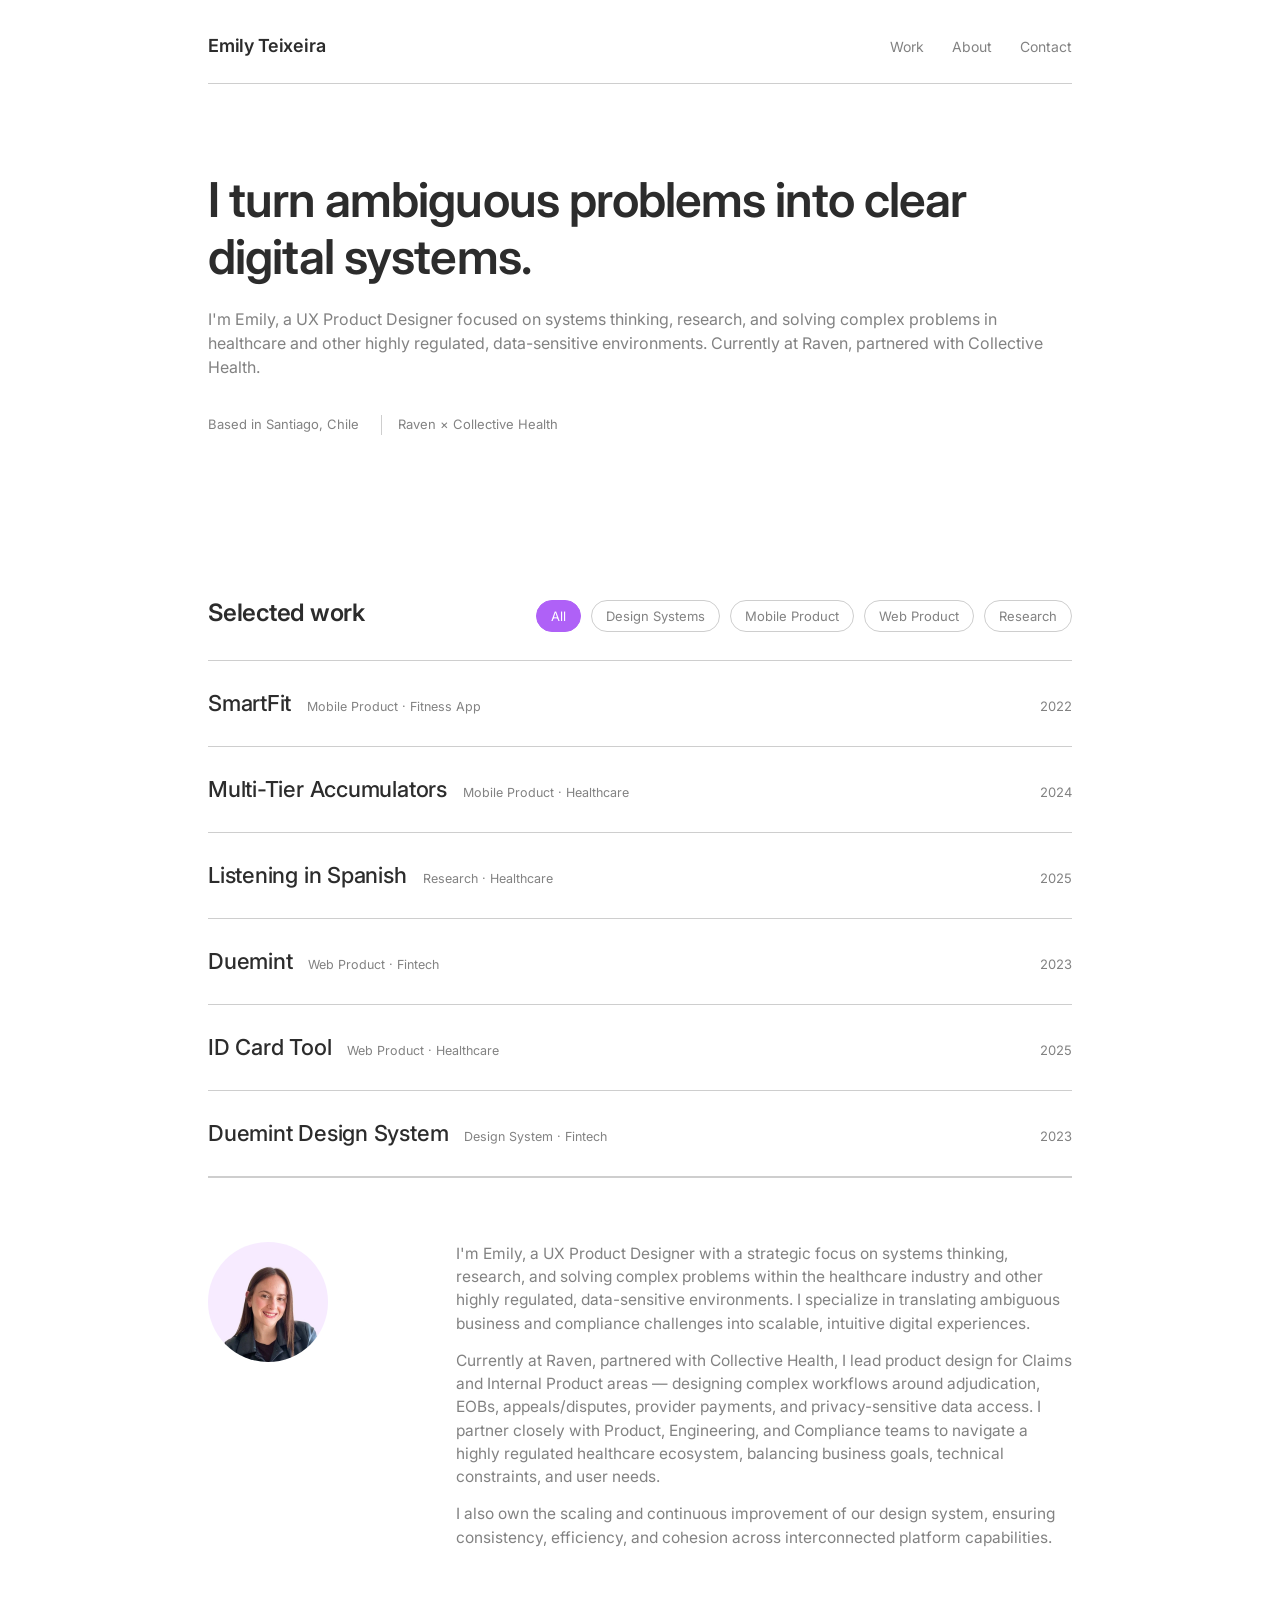
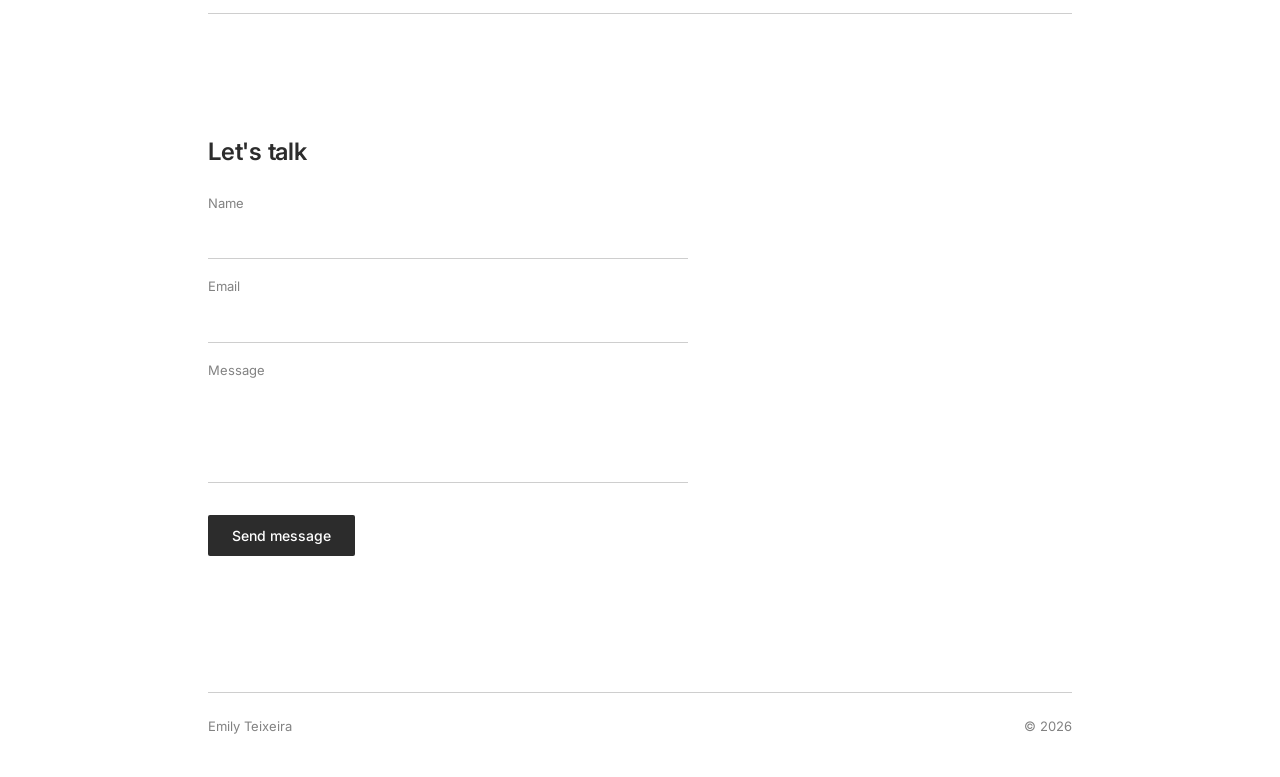
==== index.html @ 5a64657e "Portfolio: static site with six case studies Emily Teixeira's product design portfolio. Plain HTML/C" ====
<!DOCTYPE html>
<html lang="en">
<head>
<meta charset="UTF-8">
<meta name="viewport" content="width=device-width, initial-scale=1.0">
<meta name="description" content="UX Product Designer focused on systems thinking, research, and complex problems in healthcare and other highly regulated, data-sensitive environments. Currently at Raven, partnered with Collective Health.">
<meta name="author" content="Emily Teixeira">
<meta property="og:title" content="Emily Teixeira — Product Design">
<meta property="og:description" content="UX Product Designer focused on systems thinking, research, and complex problems in healthcare and other highly regulated, data-sensitive environments. Currently at Raven, partnered with Collective Health.">
<meta property="og:image" content="images/index-01.webp">
<meta property="og:type" content="website">
<meta name="twitter:card" content="summary_large_image">
<link rel="icon" type="image/svg+xml" href="favicon.svg">
<title>Emily Teixeira — Product Design</title>
<link rel="preconnect" href="https://fonts.googleapis.com">
<link rel="preconnect" href="https://fonts.gstatic.com" crossorigin>
<link href="https://fonts.googleapis.com/css2?family=Inter:ital,opsz,wght@0,14..32,300;0,14..32,400;0,14..32,500;0,14..32,600;0,14..32,700;1,14..32,400&display=swap" rel="stylesheet">
<style>
  :root{
    --paper:#FFFFFF;
    --ink:#2C2C2C;
    --muted:#828282;
    --line:#CECECE;
    --accent:#AF61F7;
    --accent-soft:#FCF8FF;
    --dark2:#5B5B5B;
  }

  *{ margin:0; padding:0; box-sizing:border-box; }

  html{ scroll-behavior:smooth; }

  body{
    background:var(--paper);
    color:var(--ink);
    font-family:'Inter', sans-serif;
    line-height:1.5;
    -webkit-font-smoothing:antialiased;
  }

  a{ color:inherit; text-decoration:none; }

  .wrap{
    max-width:920px;
    margin:0 auto;
    padding:0 28px;
  }

  /* focus visibility */
  a:focus-visible, button:focus-visible, input:focus-visible, textarea:focus-visible{
    outline:2px solid var(--accent);
    outline-offset:3px;
  }

  @media (prefers-reduced-motion: reduce){
    *{ animation-duration:0.01ms !important; transition-duration:0.01ms !important; }
  }

  /* ---------- Header ---------- */
  header{
    padding:32px 0 24px;
    display:flex;
    align-items:baseline;
    justify-content:space-between;
    border-bottom:1px solid var(--line);
  }
  header .name{
    font-family:'Inter', sans-serif;
    font-size:18px;
    font-weight:600;
    letter-spacing:-0.01em;
  }
  nav{ display:flex; gap:28px; font-size:14px; color:var(--muted); }
  nav a:hover{ color:var(--ink); }

  /* ---------- Hero ---------- */
  .hero{
    padding:88px 0 96px;
  }
  .hero h1{
    font-family:'Inter', sans-serif;
    font-weight:600;
    font-size:clamp(32px, 4.6vw, 48px);
    line-height:1.18;
    letter-spacing:-0.02em;
  }
  .hero p{
    margin-top:22px;
    font-size:16px;
    color:var(--muted);
  }
  .hero .meta{
    margin-top:36px;
    display:flex;
    gap:22px;
    font-size:13px;
    color:var(--muted);
  }
  .hero .meta span{ border-left:1px solid var(--line); padding-left:16px; }
  .hero .meta span:first-child{ border-left:none; padding-left:0; }

  /* ---------- Section heading ---------- */
  .section-head{
    padding-top:64px;
    padding-bottom:28px;
    display:flex;
    align-items:baseline;
    justify-content:space-between;
    flex-wrap:wrap;
    gap:16px;
  }
  .section-head h2{
    font-family:'Inter', sans-serif;
    font-size:24px;
    font-weight:600;
    letter-spacing:-0.01em;
  }

  /* ---------- Filters ---------- */
  .filters{
    display:flex;
    gap:10px;
    flex-wrap:wrap;
  }
  .filter-btn{
    font-family:'Inter', sans-serif;
    font-size:13px;
    padding:7px 14px;
    border:1px solid var(--line);
    border-radius:100px;
    background:transparent;
    color:var(--muted);
    cursor:pointer;
    transition:background 0.15s, color 0.15s, border-color 0.15s;
  }
  .filter-btn:hover{ border-color:var(--accent); color:var(--ink); }
  .filter-btn.active{
    background:var(--accent);
    border-color:var(--accent);
    color:var(--paper);
  }

  /* ---------- Work list ---------- */
  .work-list{
    border-top:1px solid var(--line);
  }
  .work-row{
    display:flex;
    align-items:baseline;
    justify-content:space-between;
    padding:26px 0;
    border-bottom:1px solid var(--line);
    cursor:pointer;
    position:relative;
    transition:opacity 0.25s ease, transform 0.25s ease;
  }
  .work-row.is-hidden{
    opacity:0;
    transform:translateY(-4px);
    display:none;
  }
  .work-row .title-group{ display:flex; align-items:baseline; gap:16px; }
  .work-row h3{
    font-family:'Inter', sans-serif;
    font-weight:500;
    font-size:22px;
    letter-spacing:-0.01em;
    transition:color 0.15s;
  }
  .work-row:hover h3{ color:var(--accent); }
  .work-row .tag{
    font-size:12.5px;
    color:var(--muted);
  }
  .work-row .year{
    font-size:13px;
    color:var(--muted);
    flex-shrink:0;
  }

  /* ---------- About ---------- */
  .about{
    padding-top:64px;
    padding-bottom:64px;
    display:grid;
    grid-template-columns:200px 1fr;
    gap:48px;
    border-top:1px solid var(--line);
  }
  .about .mark{
    width:120px;
    height:120px;
    border-radius:50%;
    background:var(--accent-soft);
    display:flex;
    align-items:center;
    justify-content:center;
    font-family:'Inter', sans-serif;
    font-weight:600;
    font-size:32px;
    color:var(--accent);
    overflow:hidden;
  }
  .about .mark img{
    width:100%;
    height:100%;
    object-fit:cover;
    display:block;
  }
  .about p{
    color:var(--muted);
    font-size:15.5px;
  }
  .about p + p{ margin-top:14px; }

  @media (max-width:640px){
    .about{ grid-template-columns:1fr; }
  }

  /* ---------- Contact ---------- */
  .contact{
    padding-top:56px;
    padding-bottom:96px;
    border-top:1px solid var(--line);
  }
  form{
    max-width:480px;
    margin-top:24px;
    display:flex;
    flex-direction:column;
    gap:18px;
  }
  .field label{
    display:block;
    font-size:13px;
    color:var(--muted);
    margin-bottom:6px;
  }
  .field input, .field textarea{
    width:100%;
    font-family:'Inter', sans-serif;
    font-size:15px;
    padding:10px 0;
    background:transparent;
    border:none;
    border-bottom:1px solid var(--line);
    color:var(--ink);
    resize:none;
    transition:border-color 0.15s;
  }
  .field input:focus, .field textarea:focus{ border-color:var(--accent); }
  .send-btn{
    align-self:flex-start;
    margin-top:8px;
    font-family:'Inter', sans-serif;
    font-size:14px;
    font-weight:500;
    padding:12px 24px;
    background:var(--ink);
    color:var(--paper);
    border:none;
    border-radius:2px;
    cursor:pointer;
    transition:background 0.15s;
  }
  .send-btn:hover{ background:var(--accent); }
  .form-note{
    font-size:13px;
    color:var(--muted);
    margin-top:4px;
    min-height:18px;
  }

  footer{
    border-top:1px solid var(--line);
    padding:24px 0 40px;
    display:flex;
    justify-content:space-between;
    font-size:13px;
    color:var(--muted);
  }
</style>
</head>
<body>

<div class="wrap">

  <header>
    <div class="name">Emily Teixeira</div>
    <nav>
      <a href="#work">Work</a>
      <a href="#about">About</a>
      <a href="#contact">Contact</a>
    </nav>
  </header>

  <section class="hero">
    <h1>I turn ambiguous problems into clear digital systems.</h1>
    <p>I'm Emily, a UX Product Designer focused on systems thinking, research, and solving complex problems in healthcare and other highly regulated, data-sensitive environments. Currently at Raven, partnered with Collective Health.</p>
    <div class="meta">
      <span>Based in Santiago, Chile</span>
      <span>Raven × Collective Health</span>
    </div>
  </section>

  <section id="work">
    <div class="section-head">
      <h2>Selected work</h2>
      <div class="filters" id="filters" role="group" aria-label="Filter work by discipline">
        <button type="button" class="filter-btn active" data-filter="todos" aria-pressed="true">All</button>
        <button type="button" class="filter-btn" data-filter="sistema" aria-pressed="false">Design Systems</button>
        <button type="button" class="filter-btn" data-filter="movil" aria-pressed="false">Mobile Product</button>
        <button type="button" class="filter-btn" data-filter="web" aria-pressed="false">Web Product</button>
        <button type="button" class="filter-btn" data-filter="research" aria-pressed="false">Research</button>
      </div>
    </div>

    <div class="work-list" id="workList">

      <a class="work-row" data-cat="movil" href="case-study-smartfit.html">
        <div class="title-group">
          <h3>SmartFit</h3>
          <span class="tag">Mobile Product · Fitness App</span>
        </div>
        <span class="year">2022</span>
      </a>

      <a class="work-row" data-cat="movil" href="case-study-accumulators.html">
        <div class="title-group">
          <h3>Multi-Tier Accumulators</h3>
          <span class="tag">Mobile Product · Healthcare</span>
        </div>
        <span class="year">2024</span>
      </a>

      <a class="work-row" data-cat="research" href="case-study-member-research.html">
        <div class="title-group">
          <h3>Listening in Spanish</h3>
          <span class="tag">Research · Healthcare</span>
        </div>
        <span class="year">2025</span>
      </a>

      <a class="work-row" data-cat="web" href="case-study-duemint.html">
        <div class="title-group">
          <h3>Duemint</h3>
          <span class="tag">Web Product · Fintech</span>
        </div>
        <span class="year">2023</span>
      </a>

      <a class="work-row" data-cat="web" href="case-study-idcards.html">
        <div class="title-group">
          <h3>ID Card Tool</h3>
          <span class="tag">Web Product · Healthcare</span>
        </div>
        <span class="year">2025</span>
      </a>

      <a class="work-row" data-cat="sistema" href="case-study-duemint-design-system.html">
        <div class="title-group">
          <h3>Duemint Design System</h3>
          <span class="tag">Design System · Fintech</span>
        </div>
        <span class="year">2023</span>
      </a>

    </div>
  </section>

  <section class="about" id="about">
    <div class="mark"><img loading="lazy" decoding="async" src="images/index-01.webp" alt="Emily Teixeira"></div>
    <div>
      <p>I'm Emily, a UX Product Designer with a strategic focus on systems thinking, research, and solving complex problems within the healthcare industry and other highly regulated, data-sensitive environments. I specialize in translating ambiguous business and compliance challenges into scalable, intuitive digital experiences.</p>
      <p>Currently at Raven, partnered with Collective Health, I lead product design for Claims and Internal Product areas — designing complex workflows around adjudication, EOBs, appeals/disputes, provider payments, and privacy-sensitive data access. I partner closely with Product, Engineering, and Compliance teams to navigate a highly regulated healthcare ecosystem, balancing business goals, technical constraints, and user needs.</p>
      <p>I also own the scaling and continuous improvement of our design system, ensuring consistency, efficiency, and cohesion across interconnected platform capabilities.</p>
    </div>
  </section>

  <section class="contact" id="contact">
    <div class="section-head" style="padding-bottom:0;">
      <h2>Let's talk</h2>
    </div>
    <form id="contactForm">
      <div class="field">
        <label for="fname">Name</label>
        <input type="text" id="fname" name="name" autocomplete="name" required>
      </div>
      <div class="field">
        <label for="femail">Email</label>
        <input type="email" id="femail" name="email" autocomplete="email" required>
      </div>
      <div class="field">
        <label for="fmsg">Message</label>
        <textarea id="fmsg" name="message" rows="4" required></textarea>
      </div>
      <button type="submit" class="send-btn">Send message</button>
      <div class="form-note" id="formNote" role="status" aria-live="polite"></div>
    </form>
  </section>

  <footer>
    <span>Emily Teixeira</span>
    <span>© 2026</span>
  </footer>

</div>


<script>
  // ---------- Filtering ----------
  const filterBtns = document.querySelectorAll('.filter-btn');
  const rows = document.querySelectorAll('.work-row');

  filterBtns.forEach(btn => {
    btn.addEventListener('click', () => {
      filterBtns.forEach(b => {
        b.classList.remove('active');
        b.setAttribute('aria-pressed', 'false');
      });
      btn.classList.add('active');
      btn.setAttribute('aria-pressed', 'true');
      const f = btn.dataset.filter;

      rows.forEach(row => {
        const match = f === 'todos' || row.dataset.cat === f;
        row.classList.toggle('is-hidden', !match);
        row.toggleAttribute('hidden', !match);
      });
    });
  });

  // ---------- Contact form (static demo) ----------
  const form = document.getElementById('contactForm');
  const note = document.getElementById('formNote');

  form.addEventListener('submit', (e) => {
    e.preventDefault();
    note.textContent = 'Thanks — message received. (This form is a static demo: connect a form service to receive submissions.)';
  });
</script>

</body>
</html>
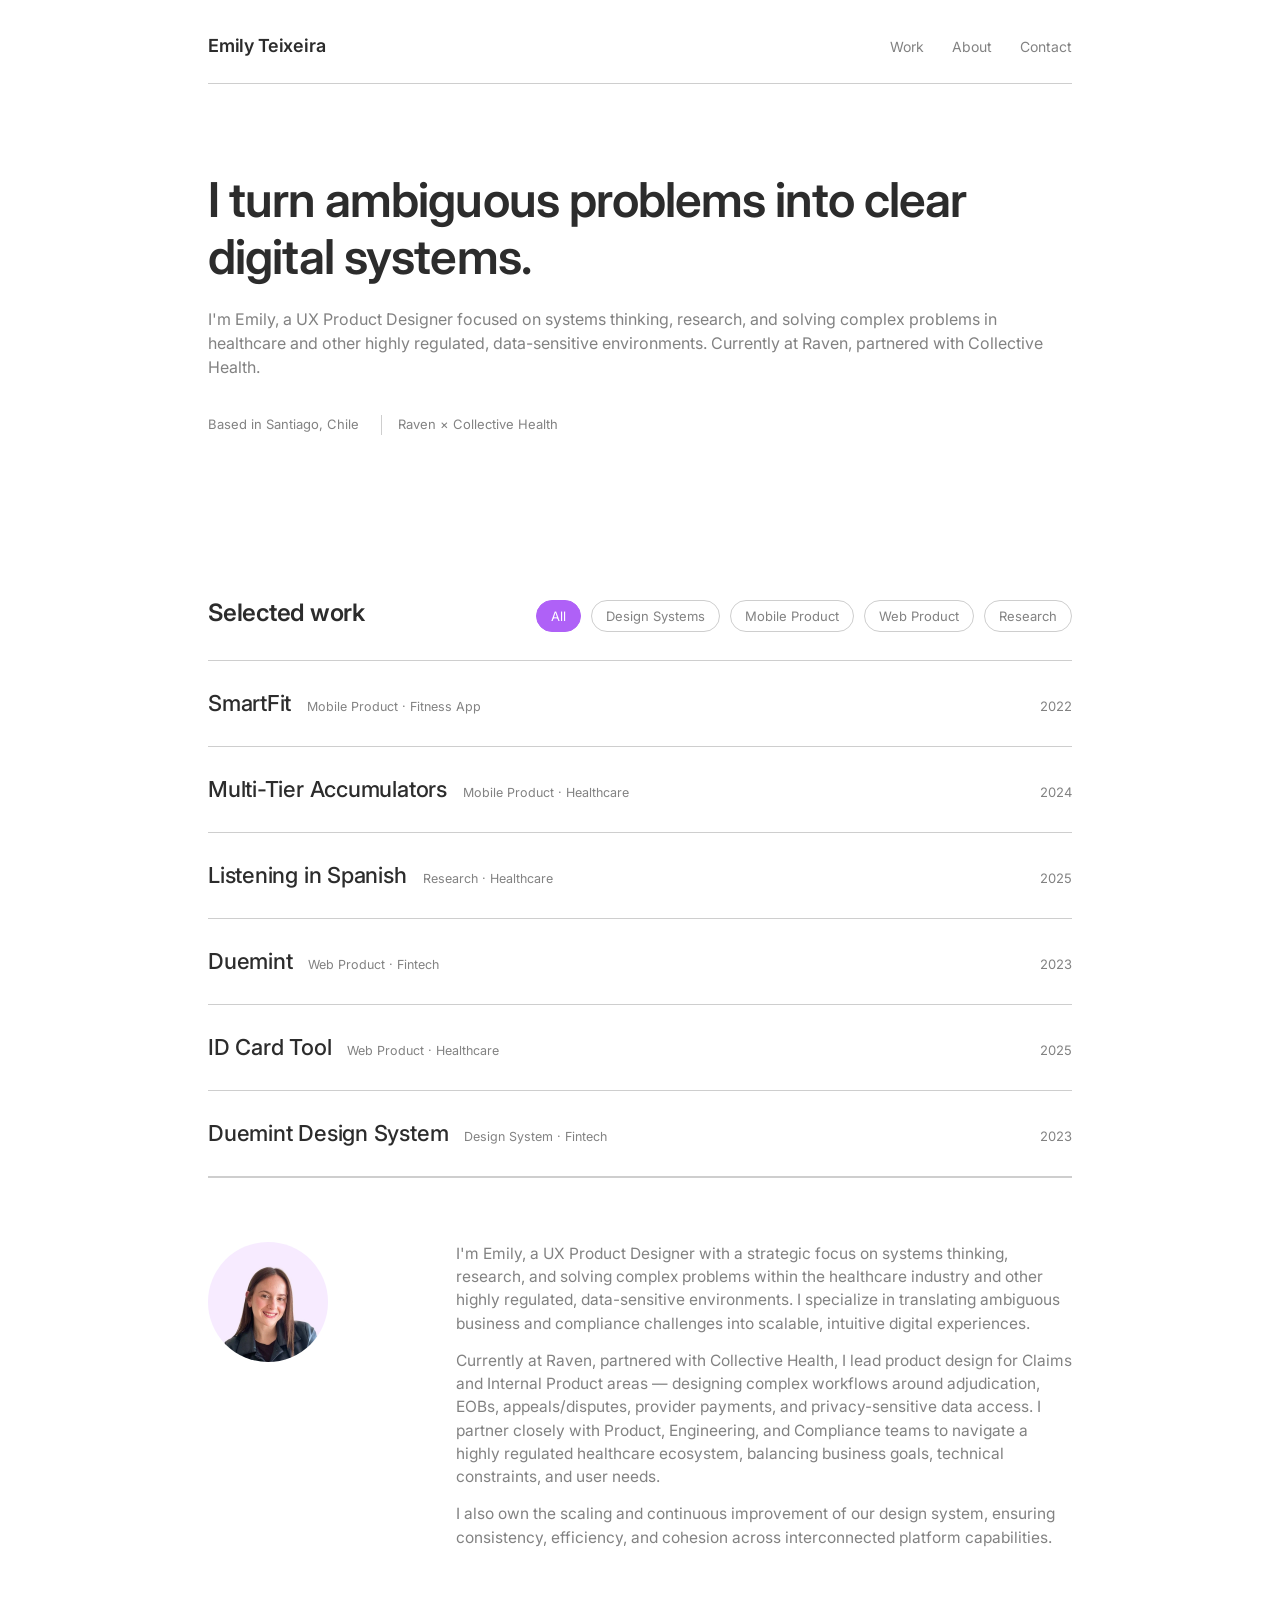
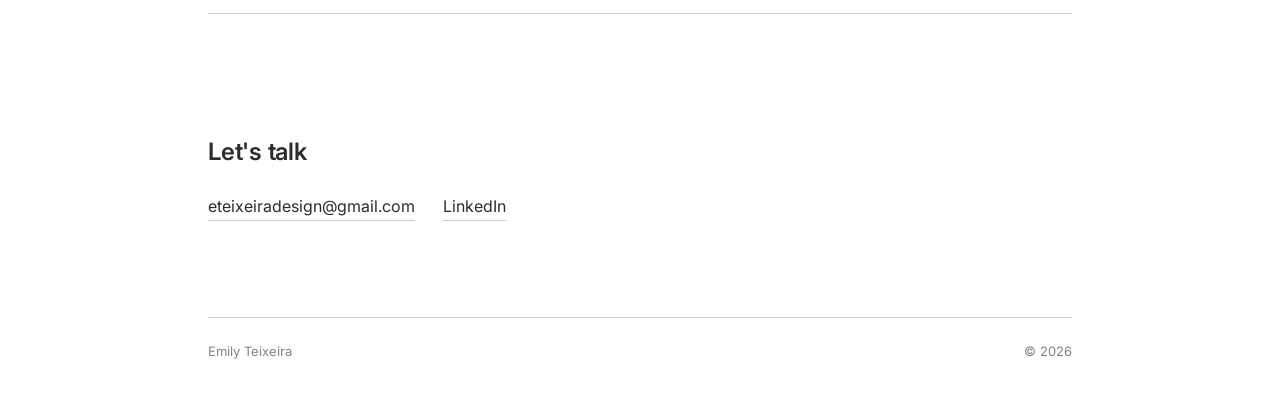
==== commit 132bee10: "Contact: replace the demo form with direct links The form never sent anything — it was a static demo" ====
--- a/index.html
+++ b/index.html
@@ -47,7 +47,7 @@
   }
 
   /* focus visibility */
-  a:focus-visible, button:focus-visible, input:focus-visible, textarea:focus-visible{
+  a:focus-visible, button:focus-visible{
     outline:2px solid var(--accent);
     outline-offset:3px;
   }
@@ -223,53 +223,20 @@
     padding-bottom:96px;
     border-top:1px solid var(--line);
   }
-  form{
-    max-width:480px;
+  .contact-links{
     margin-top:24px;
     display:flex;
-    flex-direction:column;
-    gap:18px;
-  }
-  .field label{
-    display:block;
-    font-size:13px;
-    color:var(--muted);
-    margin-bottom:6px;
-  }
-  .field input, .field textarea{
-    width:100%;
-    font-family:'Inter', sans-serif;
-    font-size:15px;
-    padding:10px 0;
-    background:transparent;
-    border:none;
+    flex-wrap:wrap;
+    gap:28px;
+    font-size:16px;
+  }
+  .contact-links a{
+    color:var(--ink);
     border-bottom:1px solid var(--line);
-    color:var(--ink);
-    resize:none;
-    transition:border-color 0.15s;
-  }
-  .field input:focus, .field textarea:focus{ border-color:var(--accent); }
-  .send-btn{
-    align-self:flex-start;
-    margin-top:8px;
-    font-family:'Inter', sans-serif;
-    font-size:14px;
-    font-weight:500;
-    padding:12px 24px;
-    background:var(--ink);
-    color:var(--paper);
-    border:none;
-    border-radius:2px;
-    cursor:pointer;
-    transition:background 0.15s;
-  }
-  .send-btn:hover{ background:var(--accent); }
-  .form-note{
-    font-size:13px;
-    color:var(--muted);
-    margin-top:4px;
-    min-height:18px;
-  }
+    padding-bottom:2px;
+    transition:color 0.15s, border-color 0.15s;
+  }
+  .contact-links a:hover{ color:var(--accent); border-color:var(--accent); }
 
   footer{
     border-top:1px solid var(--line);
@@ -381,22 +348,10 @@
     <div class="section-head" style="padding-bottom:0;">
       <h2>Let's talk</h2>
     </div>
-    <form id="contactForm">
-      <div class="field">
-        <label for="fname">Name</label>
-        <input type="text" id="fname" name="name" autocomplete="name" required>
-      </div>
-      <div class="field">
-        <label for="femail">Email</label>
-        <input type="email" id="femail" name="email" autocomplete="email" required>
-      </div>
-      <div class="field">
-        <label for="fmsg">Message</label>
-        <textarea id="fmsg" name="message" rows="4" required></textarea>
-      </div>
-      <button type="submit" class="send-btn">Send message</button>
-      <div class="form-note" id="formNote" role="status" aria-live="polite"></div>
-    </form>
+    <div class="contact-links">
+      <a href="mailto:eteixeiradesign@gmail.com">eteixeiradesign@gmail.com</a>
+      <a href="https://www.linkedin.com/in/emilyteixeira-productdesigner/" target="_blank" rel="noopener noreferrer">LinkedIn</a>
+    </div>
   </section>
 
   <footer>
@@ -429,15 +384,6 @@
       });
     });
   });
-
-  // ---------- Contact form (static demo) ----------
-  const form = document.getElementById('contactForm');
-  const note = document.getElementById('formNote');
-
-  form.addEventListener('submit', (e) => {
-    e.preventDefault();
-    note.textContent = 'Thanks — message received. (This form is a static demo: connect a form service to receive submissions.)';
-  });
 </script>
 
 </body>
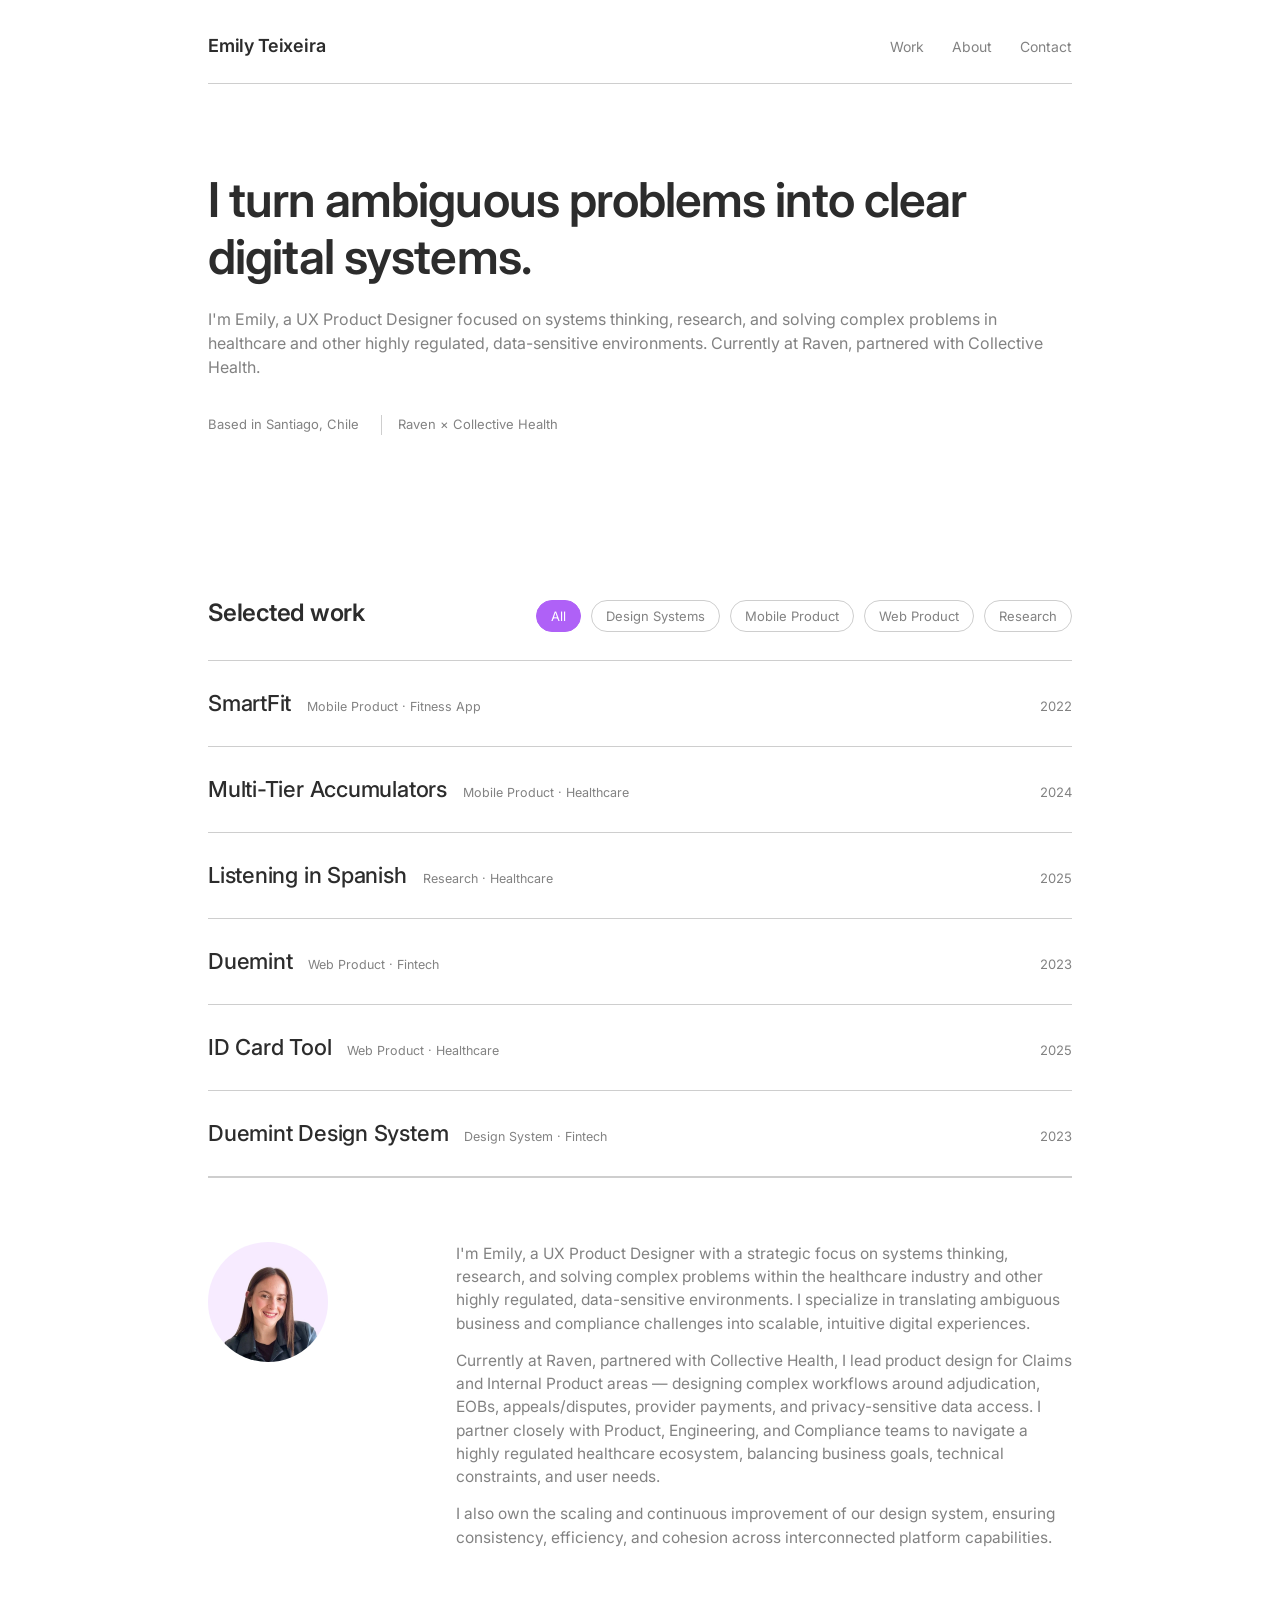
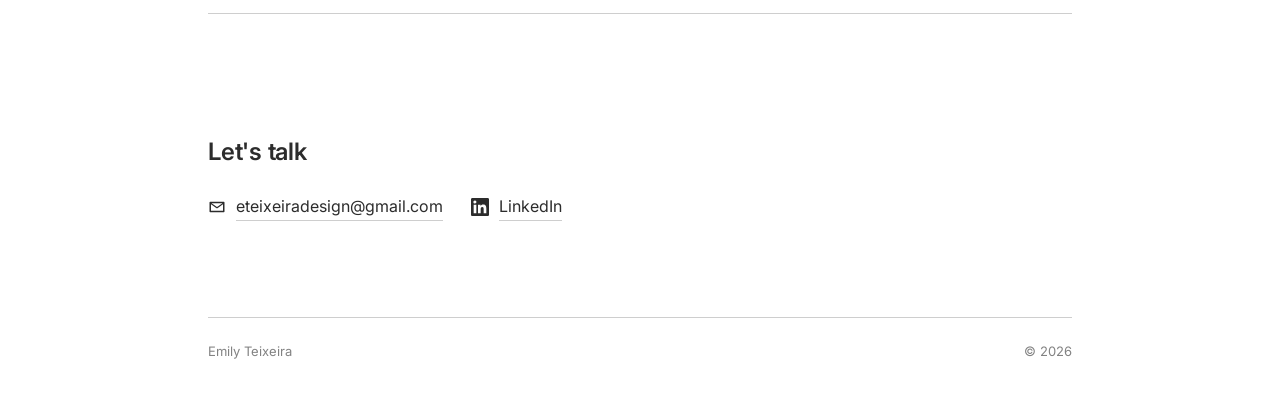
==== commit 77e9aa29: "Contact: add icons to the two links Inline SVG so there are no extra requests and they stay crisp at" ====
--- a/index.html
+++ b/index.html
@@ -231,12 +231,17 @@
     font-size:16px;
   }
   .contact-links a{
+    display:inline-flex;
+    align-items:center;
+    gap:10px;
     color:var(--ink);
-    border-bottom:1px solid var(--line);
-    padding-bottom:2px;
-    transition:color 0.15s, border-color 0.15s;
-  }
-  .contact-links a:hover{ color:var(--accent); border-color:var(--accent); }
+    transition:color 0.15s;
+  }
+  /* los iconos heredan currentColor, asi que acompanan el hover del enlace */
+  .contact-links svg{ width:18px; height:18px; fill:currentColor; flex-shrink:0; }
+  .contact-links a span{ border-bottom:1px solid var(--line); padding-bottom:2px; transition:border-color 0.15s; }
+  .contact-links a:hover{ color:var(--accent); }
+  .contact-links a:hover span{ border-color:var(--accent); }
 
   footer{
     border-top:1px solid var(--line);
@@ -349,8 +354,8 @@
       <h2>Let's talk</h2>
     </div>
     <div class="contact-links">
-      <a href="mailto:eteixeiradesign@gmail.com">eteixeiradesign@gmail.com</a>
-      <a href="https://www.linkedin.com/in/emilyteixeira-productdesigner/" target="_blank" rel="noopener noreferrer">LinkedIn</a>
+      <a href="mailto:eteixeiradesign@gmail.com"><svg viewBox="0 0 24 24" aria-hidden="true" focusable="false"><path d="M3 5h18a1 1 0 0 1 1 1v12a1 1 0 0 1-1 1H3a1 1 0 0 1-1-1V6a1 1 0 0 1 1-1Zm1.7 2L12 12.1 19.3 7H4.7ZM20 8.4l-7.4 5.2a1 1 0 0 1-1.2 0L4 8.4V17h16V8.4Z"/></svg><span>eteixeiradesign@gmail.com</span></a>
+      <a href="https://www.linkedin.com/in/emilyteixeira-productdesigner/" target="_blank" rel="noopener noreferrer"><svg viewBox="0 0 24 24" aria-hidden="true" focusable="false"><path d="M20.45 20.45h-3.56v-5.57c0-1.33-.02-3.04-1.85-3.04-1.85 0-2.14 1.45-2.14 2.94v5.67H9.35V9h3.41v1.56h.05c.48-.9 1.64-1.85 3.37-1.85 3.6 0 4.27 2.37 4.27 5.45v6.29ZM5.34 7.43a2.07 2.07 0 1 1 0-4.13 2.07 2.07 0 0 1 0 4.13Zm1.78 13.02H3.56V9h3.56v11.45ZM22.23 0H1.77C.79 0 0 .77 0 1.73v20.54C0 23.23.79 24 1.77 24h20.46c.98 0 1.77-.77 1.77-1.73V1.73C24 .77 23.21 0 22.23 0Z"/></svg><span>LinkedIn</span></a>
     </div>
   </section>
 
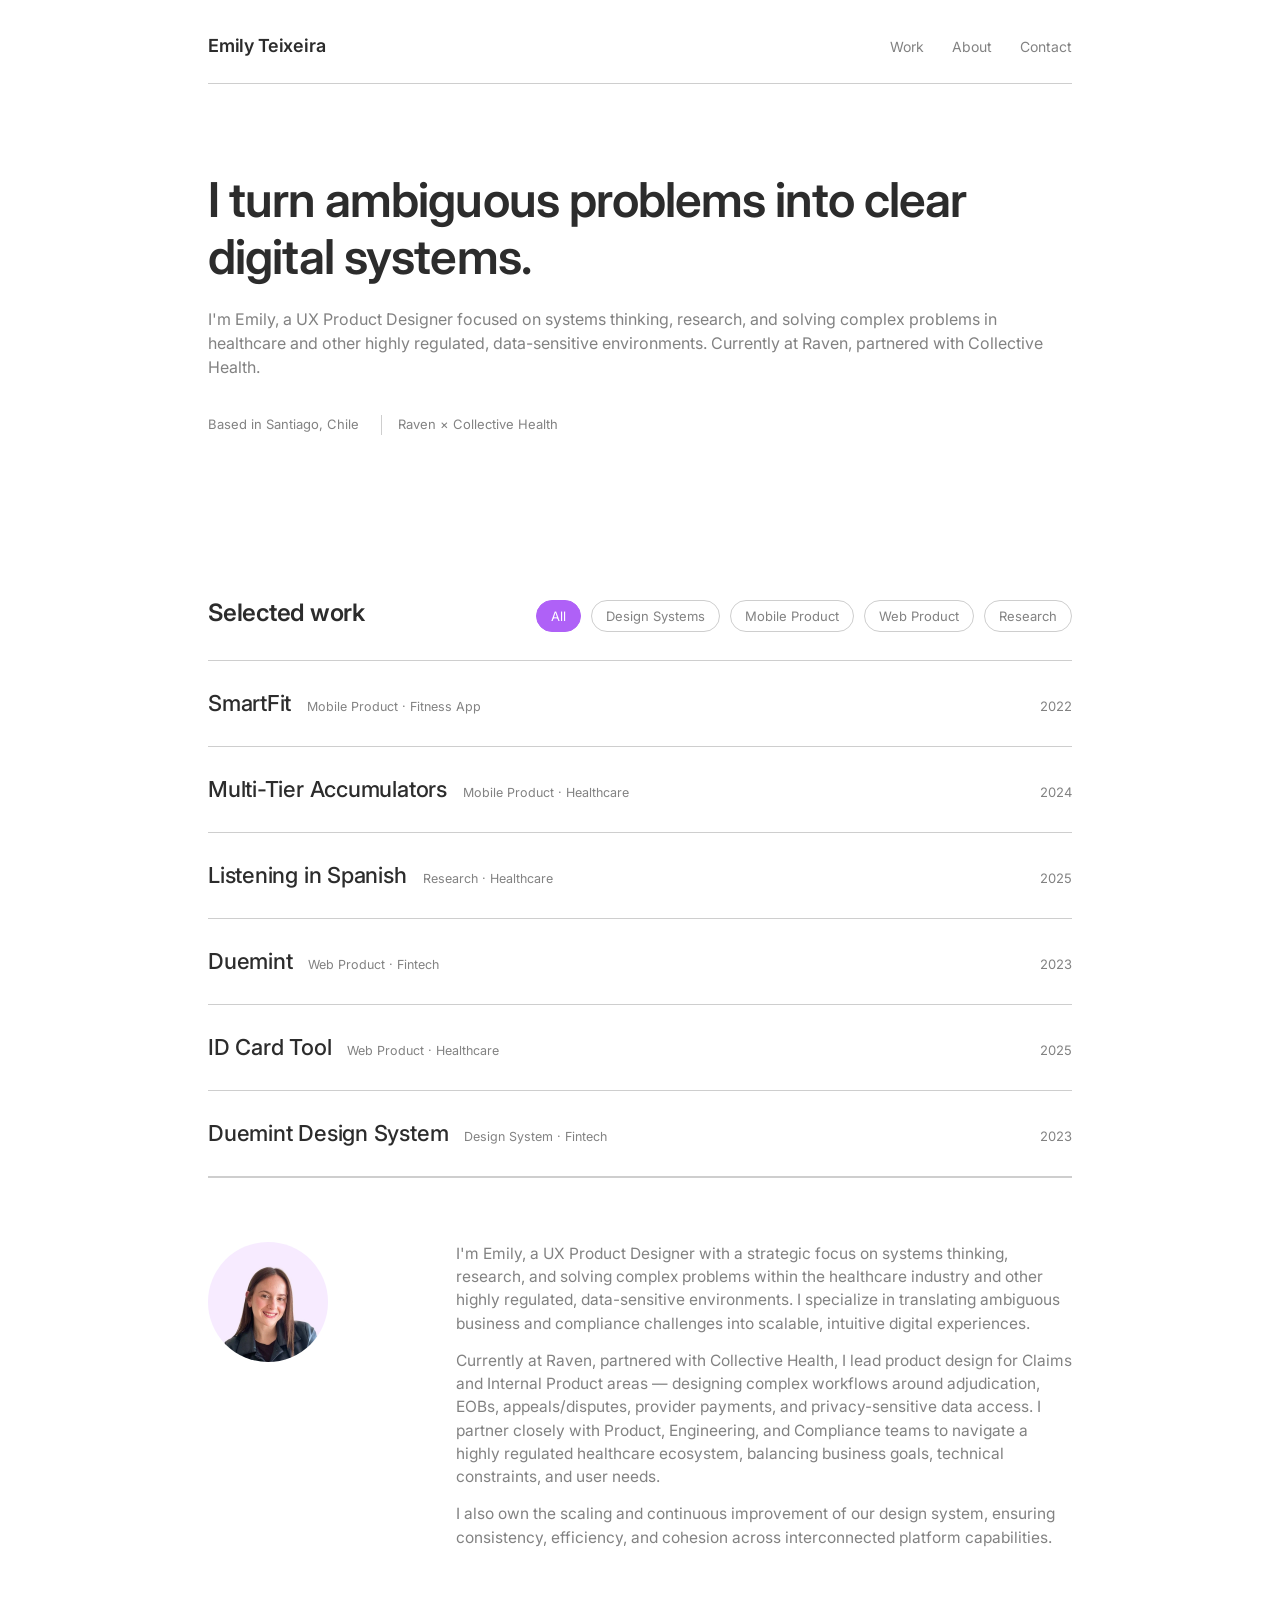
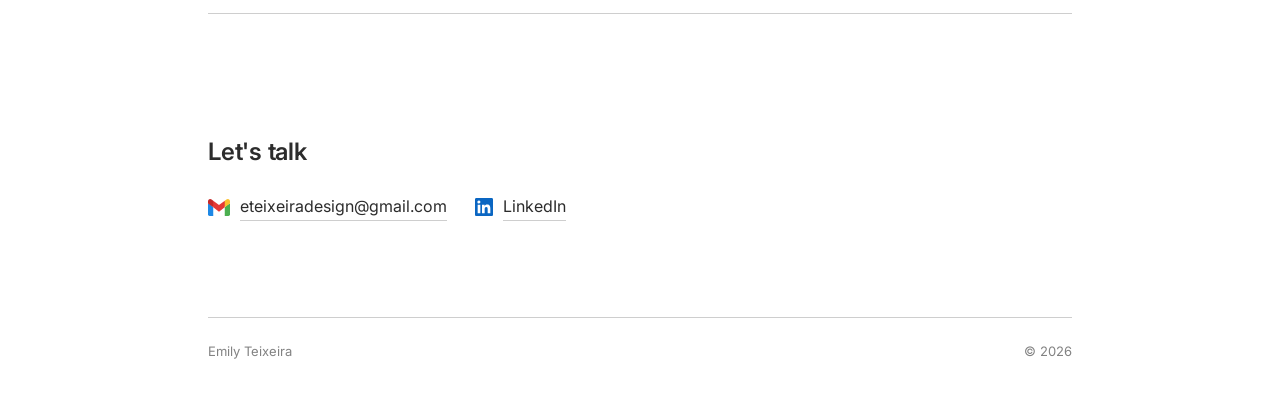
==== commit 095b84ce: "Contact: brand colours on the two logos LinkedIn in #0A66C2 and the four-colour Gmail mark, replacin" ====
--- a/index.html
+++ b/index.html
@@ -237,8 +237,11 @@
     color:var(--ink);
     transition:color 0.15s;
   }
-  /* los iconos heredan currentColor, asi que acompanan el hover del enlace */
-  .contact-links svg{ width:18px; height:18px; fill:currentColor; flex-shrink:0; }
+  /* logos de marca: colores propios, no heredan currentColor. El viewBox del de Gmail
+     va recortado al dibujo para que pese lo mismo que el cuadrado de LinkedIn */
+  .contact-links svg{ flex-shrink:0; }
+  .contact-links .ico-gmail{ width:22px; height:17px; }
+  .contact-links .ico-li{ width:18px; height:18px; }
   .contact-links a span{ border-bottom:1px solid var(--line); padding-bottom:2px; transition:border-color 0.15s; }
   .contact-links a:hover{ color:var(--accent); }
   .contact-links a:hover span{ border-color:var(--accent); }
@@ -354,8 +357,8 @@
       <h2>Let's talk</h2>
     </div>
     <div class="contact-links">
-      <a href="mailto:eteixeiradesign@gmail.com"><svg viewBox="0 0 24 24" aria-hidden="true" focusable="false"><path d="M3 5h18a1 1 0 0 1 1 1v12a1 1 0 0 1-1 1H3a1 1 0 0 1-1-1V6a1 1 0 0 1 1-1Zm1.7 2L12 12.1 19.3 7H4.7ZM20 8.4l-7.4 5.2a1 1 0 0 1-1.2 0L4 8.4V17h16V8.4Z"/></svg><span>eteixeiradesign@gmail.com</span></a>
-      <a href="https://www.linkedin.com/in/emilyteixeira-productdesigner/" target="_blank" rel="noopener noreferrer"><svg viewBox="0 0 24 24" aria-hidden="true" focusable="false"><path d="M20.45 20.45h-3.56v-5.57c0-1.33-.02-3.04-1.85-3.04-1.85 0-2.14 1.45-2.14 2.94v5.67H9.35V9h3.41v1.56h.05c.48-.9 1.64-1.85 3.37-1.85 3.6 0 4.27 2.37 4.27 5.45v6.29ZM5.34 7.43a2.07 2.07 0 1 1 0-4.13 2.07 2.07 0 0 1 0 4.13Zm1.78 13.02H3.56V9h3.56v11.45ZM22.23 0H1.77C.79 0 0 .77 0 1.73v20.54C0 23.23.79 24 1.77 24h20.46c.98 0 1.77-.77 1.77-1.73V1.73C24 .77 23.21 0 22.23 0Z"/></svg><span>LinkedIn</span></a>
+      <a href="mailto:eteixeiradesign@gmail.com"><svg class="ico-gmail" viewBox="3 8 42 32" aria-hidden="true" focusable="false"><path fill="#4CAF50" d="M45 16.2l-5 2.75-5 4.75L35 40h7a3 3 0 0 0 3-3V16.2z"/><path fill="#1E88E5" d="M3 16.2l3.614 1.71L13 23.7V40H6a3 3 0 0 1-3-3V16.2z"/><polygon fill="#E53935" points="35,11.2 24,19.45 13,11.2 12,17 13,23.7 24,31.95 35,23.7 36,17"/><path fill="#C62828" d="M3 12.298V16.2l10 7.5V11.2L9.876 8.859A4.298 4.298 0 0 0 3 12.298z"/><path fill="#FBC02D" d="M45 12.298V16.2l-10 7.5V11.2l3.124-2.341A4.298 4.298 0 0 1 45 12.298z"/></svg><span>eteixeiradesign@gmail.com</span></a>
+      <a href="https://www.linkedin.com/in/emilyteixeira-productdesigner/" target="_blank" rel="noopener noreferrer"><svg class="ico-li" viewBox="0 0 24 24" aria-hidden="true" focusable="false"><path fill="#0A66C2" d="M20.45 20.45h-3.56v-5.57c0-1.33-.02-3.04-1.85-3.04-1.85 0-2.14 1.45-2.14 2.94v5.67H9.35V9h3.41v1.56h.05c.48-.9 1.64-1.85 3.37-1.85 3.6 0 4.27 2.37 4.27 5.45v6.29ZM5.34 7.43a2.07 2.07 0 1 1 0-4.13 2.07 2.07 0 0 1 0 4.13Zm1.78 13.02H3.56V9h3.56v11.45ZM22.23 0H1.77C.79 0 0 .77 0 1.73v20.54C0 23.23.79 24 1.77 24h20.46c.98 0 1.77-.77 1.77-1.73V1.73C24 .77 23.21 0 22.23 0Z"/></svg><span>LinkedIn</span></a>
     </div>
   </section>
 
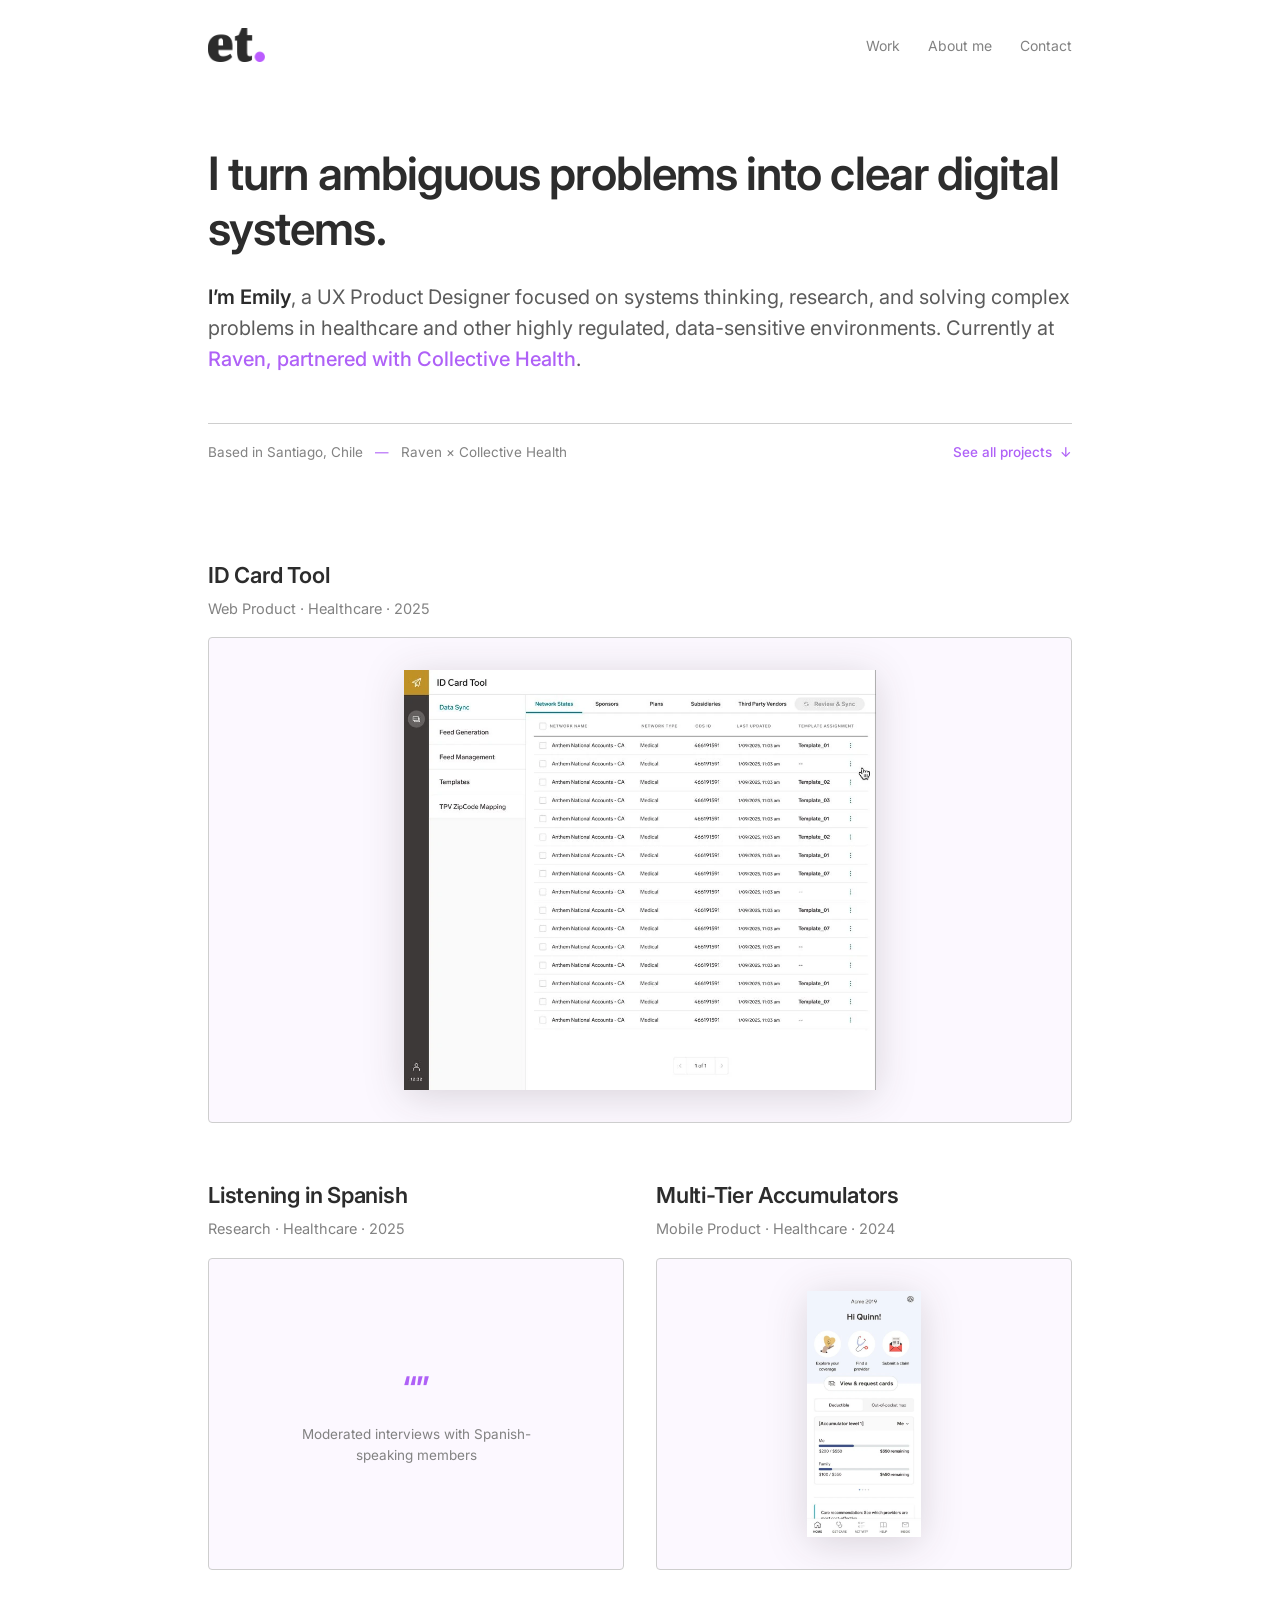
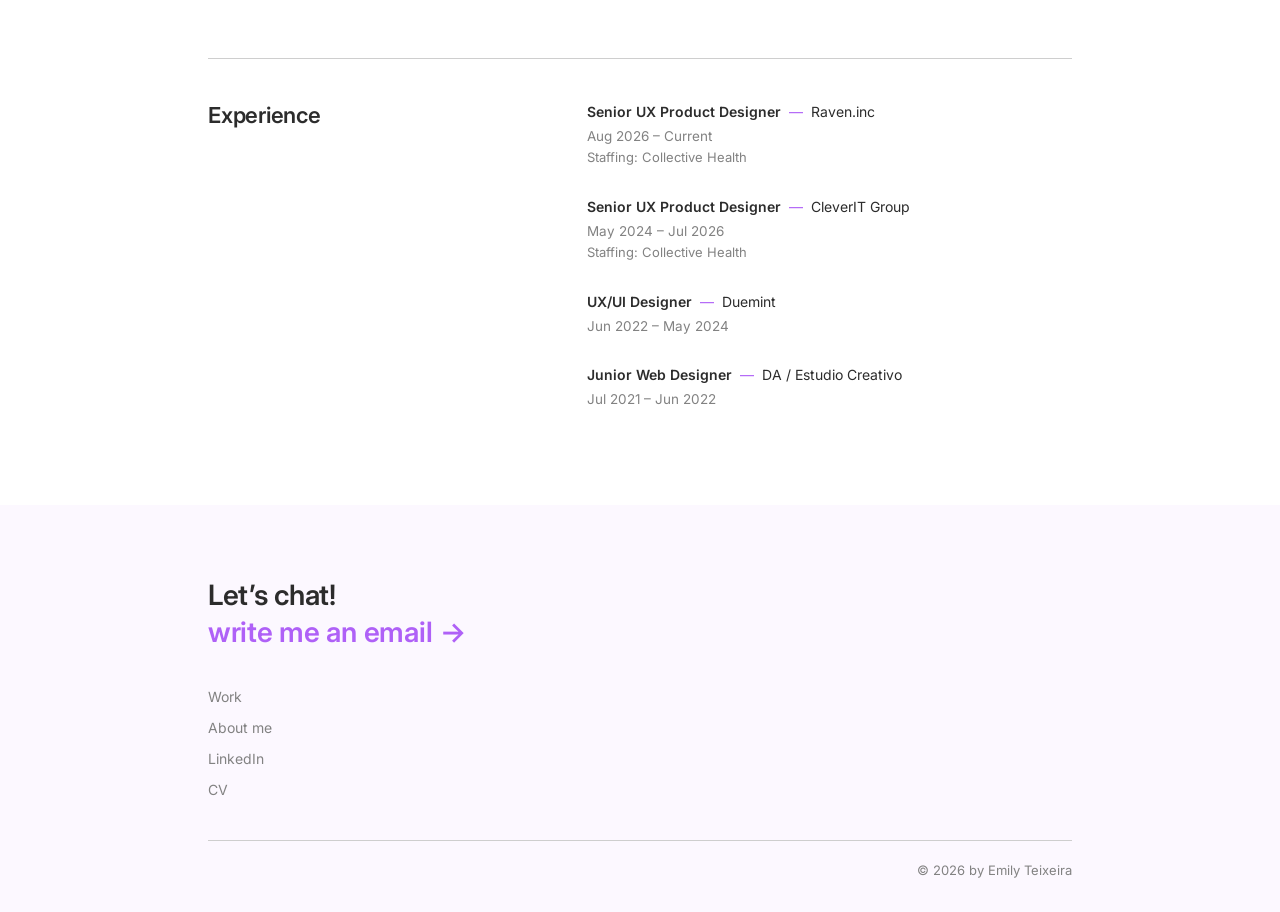
==== commit f2a6ae8e: "Split into home, work and about pages Follows the new reference layout. All existing copy moved acro" ====
--- a/index.html
+++ b/index.html
@@ -7,7 +7,7 @@
 <meta name="author" content="Emily Teixeira">
 <meta property="og:title" content="Emily Teixeira — Product Design">
 <meta property="og:description" content="UX Product Designer focused on systems thinking, research, and complex problems in healthcare and other highly regulated, data-sensitive environments. Currently at Raven, partnered with Collective Health.">
-<meta property="og:image" content="images/index-01.webp">
+<meta property="og:image" content="images/case-study-idcards-01.webp">
 <meta property="og:type" content="website">
 <meta name="twitter:card" content="summary_large_image">
 <link rel="icon" type="image/svg+xml" href="favicon.svg">
@@ -15,384 +15,214 @@
 <link rel="preconnect" href="https://fonts.googleapis.com">
 <link rel="preconnect" href="https://fonts.gstatic.com" crossorigin>
 <link href="https://fonts.googleapis.com/css2?family=Inter:ital,opsz,wght@0,14..32,300;0,14..32,400;0,14..32,500;0,14..32,600;0,14..32,700;1,14..32,400&display=swap" rel="stylesheet">
+<link rel="stylesheet" href="assets/site.css">
 <style>
-  :root{
-    --paper:#FFFFFF;
-    --ink:#2C2C2C;
-    --muted:#828282;
-    --line:#CECECE;
-    --accent:#AF61F7;
-    --accent-soft:#FCF8FF;
-    --dark2:#5B5B5B;
-  }
-
-  *{ margin:0; padding:0; box-sizing:border-box; }
-
-  html{ scroll-behavior:smooth; }
-
-  body{
-    background:var(--paper);
-    color:var(--ink);
-    font-family:'Inter', sans-serif;
-    line-height:1.5;
-    -webkit-font-smoothing:antialiased;
-  }
-
-  a{ color:inherit; text-decoration:none; }
-
-  .wrap{
-    max-width:920px;
-    margin:0 auto;
-    padding:0 28px;
-  }
-
-  /* focus visibility */
-  a:focus-visible, button:focus-visible{
-    outline:2px solid var(--accent);
-    outline-offset:3px;
-  }
-
-  @media (prefers-reduced-motion: reduce){
-    *{ animation-duration:0.01ms !important; transition-duration:0.01ms !important; }
-  }
-
-  /* ---------- Header ---------- */
-  header{
-    padding:32px 0 24px;
+  /* ---------- Hero ---------- */
+  .hero{ padding:56px 0 48px; }
+  .hero h1{
+    font-weight:600;
+    font-size:clamp(30px, 4.4vw, 46px);
+    line-height:1.2;
+    letter-spacing:-0.02em;
+  }
+  .hero .lede{
+    margin-top:26px;
+    font-size:clamp(17px, 1.9vw, 20px);
+    line-height:1.55;
+    color:var(--dark2);
+  }
+  .hero .lede strong{ color:var(--ink); font-weight:600; }
+  .hero .lede .here{ color:var(--accent); font-weight:500; }
+
+  /* fila de datos, con el guion en acento como en la referencia */
+  .hero-meta{
+    margin-top:48px;
+    padding-top:18px;
+    border-top:1px solid var(--line);
     display:flex;
     align-items:baseline;
     justify-content:space-between;
-    border-bottom:1px solid var(--line);
-  }
-  header .name{
-    font-family:'Inter', sans-serif;
-    font-size:18px;
-    font-weight:600;
-    letter-spacing:-0.01em;
-  }
-  nav{ display:flex; gap:28px; font-size:14px; color:var(--muted); }
-  nav a:hover{ color:var(--ink); }
-
-  /* ---------- Hero ---------- */
-  .hero{
-    padding:88px 0 96px;
-  }
-  .hero h1{
-    font-family:'Inter', sans-serif;
-    font-weight:600;
-    font-size:clamp(32px, 4.6vw, 48px);
-    line-height:1.18;
-    letter-spacing:-0.02em;
-  }
-  .hero p{
-    margin-top:22px;
-    font-size:16px;
+    gap:20px;
+    flex-wrap:wrap;
+    font-size:13.5px;
     color:var(--muted);
   }
-  .hero .meta{
-    margin-top:36px;
-    display:flex;
-    gap:22px;
-    font-size:13px;
-    color:var(--muted);
-  }
-  .hero .meta span{ border-left:1px solid var(--line); padding-left:16px; }
-  .hero .meta span:first-child{ border-left:none; padding-left:0; }
-
-  /* ---------- Section heading ---------- */
-  .section-head{
-    padding-top:64px;
-    padding-bottom:28px;
-    display:flex;
-    align-items:baseline;
-    justify-content:space-between;
-    flex-wrap:wrap;
-    gap:16px;
-  }
-  .section-head h2{
-    font-family:'Inter', sans-serif;
-    font-size:24px;
-    font-weight:600;
-    letter-spacing:-0.01em;
-  }
-
-  /* ---------- Filters ---------- */
-  .filters{
-    display:flex;
-    gap:10px;
-    flex-wrap:wrap;
-  }
-  .filter-btn{
-    font-family:'Inter', sans-serif;
-    font-size:13px;
-    padding:7px 14px;
+  .hero-meta .facts{ display:flex; align-items:baseline; gap:12px; flex-wrap:wrap; }
+  .hero-meta .facts span + span::before{
+    content:'\2014';
+    color:var(--accent);
+    margin-right:12px;
+  }
+  .see-all{
+    display:inline-flex; align-items:center; gap:8px;
+    color:var(--accent); font-weight:500;
+    transition:gap 0.15s;
+  }
+  .see-all:hover{ gap:14px; }
+
+  /* ---------- Proyectos destacados ---------- */
+  .featured{ padding:48px 0 8px; }
+  .feature + .feature-pair, .feature-pair{ margin-top:56px; }
+  .feature-pair{ display:grid; grid-template-columns:1fr 1fr; gap:32px; }
+  @media (max-width:640px){ .feature-pair{ grid-template-columns:1fr; gap:48px; } }
+
+  .feature h2{ font-size:22px; font-weight:600; letter-spacing:-0.01em; }
+  .feature h2 a{ transition:color 0.15s; }
+  .feature:hover h2 a{ color:var(--accent); }
+  .feature .blurb{ margin-top:6px; font-size:14.5px; color:var(--muted); }
+  .feature .media{
+    margin-top:18px;
+    display:block;
+    background:var(--accent-soft);
     border:1px solid var(--line);
-    border-radius:100px;
-    background:transparent;
-    color:var(--muted);
-    cursor:pointer;
-    transition:background 0.15s, color 0.15s, border-color 0.15s;
-  }
-  .filter-btn:hover{ border-color:var(--accent); color:var(--ink); }
-  .filter-btn.active{
-    background:var(--accent);
-    border-color:var(--accent);
-    color:var(--paper);
-  }
-
-  /* ---------- Work list ---------- */
-  .work-list{
-    border-top:1px solid var(--line);
-  }
-  .work-row{
-    display:flex;
-    align-items:baseline;
-    justify-content:space-between;
-    padding:26px 0;
-    border-bottom:1px solid var(--line);
-    cursor:pointer;
-    position:relative;
-    transition:opacity 0.25s ease, transform 0.25s ease;
-  }
-  .work-row.is-hidden{
-    opacity:0;
-    transform:translateY(-4px);
-    display:none;
-  }
-  .work-row .title-group{ display:flex; align-items:baseline; gap:16px; }
-  .work-row h3{
-    font-family:'Inter', sans-serif;
-    font-weight:500;
-    font-size:22px;
-    letter-spacing:-0.01em;
-    transition:color 0.15s;
-  }
-  .work-row:hover h3{ color:var(--accent); }
-  .work-row .tag{
-    font-size:12.5px;
-    color:var(--muted);
-  }
-  .work-row .year{
-    font-size:13px;
-    color:var(--muted);
-    flex-shrink:0;
-  }
-
-  /* ---------- About ---------- */
-  .about{
-    padding-top:64px;
-    padding-bottom:64px;
-    display:grid;
-    grid-template-columns:200px 1fr;
-    gap:48px;
-    border-top:1px solid var(--line);
-  }
-  .about .mark{
-    width:120px;
-    height:120px;
-    border-radius:50%;
-    background:var(--accent-soft);
+    border-radius:4px;
+    overflow:hidden;
+    padding:32px;
     display:flex;
     align-items:center;
     justify-content:center;
-    font-family:'Inter', sans-serif;
-    font-weight:600;
-    font-size:32px;
+  }
+  .feature.big .media{ aspect-ratio:16/9; }
+  .feature.small .media{ aspect-ratio:4/3; }
+  .feature .media img{
+    max-width:100%; max-height:100%; width:auto; height:auto;
+    filter:drop-shadow(0 6px 20px rgba(28,27,25,0.16));
+  }
+  /* este proyecto es de research y no tiene captura: bloque tipografico */
+  .feature .media.text-only{ flex-direction:column; gap:10px; text-align:center; padding:28px; }
+  .feature .media.text-only .big-q{ font-size:34px; font-weight:600; color:var(--accent); letter-spacing:-0.02em; }
+  .feature .media.text-only .sub{ font-size:13.5px; color:var(--muted); max-width:240px; }
+  @media (max-width:480px){ .feature .media{ padding:20px; } }
+
+  /* ---------- Experiencia ---------- */
+  .experience{
+    margin-top:80px;
+    padding-top:40px;
+    border-top:1px solid var(--line);
+    display:grid;
+    grid-template-columns:1fr 1.4fr;
+    gap:32px;
+  }
+  @media (max-width:640px){ .experience{ grid-template-columns:1fr; gap:24px; } }
+  .experience h2{ font-size:22px; font-weight:600; letter-spacing:-0.01em; }
+  .exp-list{ display:flex; flex-direction:column; gap:26px; }
+  .exp-item .role{ font-size:14px; font-weight:600; color:var(--ink); }
+  .exp-item .role::after{
+    content:'\2014';
     color:var(--accent);
-    overflow:hidden;
-  }
-  .about .mark img{
-    width:100%;
-    height:100%;
-    object-fit:cover;
-    display:block;
-  }
-  .about p{
-    color:var(--muted);
-    font-size:15.5px;
-  }
-  .about p + p{ margin-top:14px; }
-
-  @media (max-width:640px){
-    .about{ grid-template-columns:1fr; }
-  }
-
-  /* ---------- Contact ---------- */
-  .contact{
-    padding-top:56px;
-    padding-bottom:96px;
-    border-top:1px solid var(--line);
-  }
-  .contact-links{
-    margin-top:24px;
-    display:flex;
-    flex-wrap:wrap;
-    gap:28px;
-    font-size:16px;
-  }
-  .contact-links a{
-    display:inline-flex;
-    align-items:center;
-    gap:10px;
-    color:var(--ink);
-    transition:color 0.15s;
-  }
-  /* logos de marca: colores propios, no heredan currentColor. El viewBox del de Gmail
-     va recortado al dibujo para que pese lo mismo que el cuadrado de LinkedIn */
-  .contact-links svg{ flex-shrink:0; }
-  .contact-links .ico-gmail{ width:22px; height:17px; }
-  .contact-links .ico-li{ width:18px; height:18px; }
-  .contact-links a span{ border-bottom:1px solid var(--line); padding-bottom:2px; transition:border-color 0.15s; }
-  .contact-links a:hover{ color:var(--accent); }
-  .contact-links a:hover span{ border-color:var(--accent); }
-
-  footer{
-    border-top:1px solid var(--line);
-    padding:24px 0 40px;
-    display:flex;
-    justify-content:space-between;
-    font-size:13px;
-    color:var(--muted);
-  }
+    margin:0 8px;
+    font-weight:400;
+  }
+  .exp-item .org{ font-size:14px; font-weight:400; color:var(--ink); }
+  .exp-item .years{ margin-top:3px; font-size:13.5px; color:var(--muted); }
+  .exp-item .client{ margin-top:2px; font-size:13px; color:var(--muted); }
+  .visually-hidden{ position:absolute; width:1px; height:1px; overflow:hidden; clip:rect(0 0 0 0); white-space:nowrap; }
 </style>
 </head>
 <body>
 
+<a class="skip-link" href="#main">Skip to content</a>
+
 <div class="wrap">
 
-  <header>
-    <div class="name">Emily Teixeira</div>
-    <nav>
-      <a href="#work">Work</a>
-      <a href="#about">About</a>
-      <a href="#contact">Contact</a>
+  <header class="site-header">
+    <a class="brand" href="index.html" aria-label="Emily Teixeira — home">
+      <img src="images/logo-et.png" alt="Emily Teixeira" width="257" height="152">
+    </a>
+    <nav class="site-nav" aria-label="Main">
+      <a href="work.html">Work</a>
+      <a href="about.html">About me</a>
+      <a href="about.html#contact">Contact</a>
     </nav>
   </header>
 
-  <section class="hero">
-    <h1>I turn ambiguous problems into clear digital systems.</h1>
-    <p>I'm Emily, a UX Product Designer focused on systems thinking, research, and solving complex problems in healthcare and other highly regulated, data-sensitive environments. Currently at Raven, partnered with Collective Health.</p>
-    <div class="meta">
-      <span>Based in Santiago, Chile</span>
-      <span>Raven × Collective Health</span>
-    </div>
-  </section>
-
-  <section id="work">
-    <div class="section-head">
-      <h2>Selected work</h2>
-      <div class="filters" id="filters" role="group" aria-label="Filter work by discipline">
-        <button type="button" class="filter-btn active" data-filter="todos" aria-pressed="true">All</button>
-        <button type="button" class="filter-btn" data-filter="sistema" aria-pressed="false">Design Systems</button>
-        <button type="button" class="filter-btn" data-filter="movil" aria-pressed="false">Mobile Product</button>
-        <button type="button" class="filter-btn" data-filter="web" aria-pressed="false">Web Product</button>
-        <button type="button" class="filter-btn" data-filter="research" aria-pressed="false">Research</button>
+  <main id="main">
+    <section class="hero">
+      <h1>I turn ambiguous problems into clear digital systems.</h1>
+      <p class="lede"><strong>I&rsquo;m Emily</strong>, a UX Product Designer focused on systems thinking, research, and solving complex problems in healthcare and other highly regulated, data-sensitive environments. Currently at <span class="here">Raven, partnered with Collective Health</span>.</p>
+      <div class="hero-meta">
+        <div class="facts">
+          <span>Based in Santiago, Chile</span>
+          <span>Raven &times; Collective Health</span>
+        </div>
+        <a class="see-all" href="work.html">See all projects <span aria-hidden="true">&darr;</span></a>
       </div>
-    </div>
-
-    <div class="work-list" id="workList">
-
-      <a class="work-row" data-cat="movil" href="case-study-smartfit.html">
-        <div class="title-group">
-          <h3>SmartFit</h3>
-          <span class="tag">Mobile Product · Fitness App</span>
-        </div>
-        <span class="year">2022</span>
-      </a>
-
-      <a class="work-row" data-cat="movil" href="case-study-accumulators.html">
-        <div class="title-group">
-          <h3>Multi-Tier Accumulators</h3>
-          <span class="tag">Mobile Product · Healthcare</span>
-        </div>
-        <span class="year">2024</span>
-      </a>
-
-      <a class="work-row" data-cat="research" href="case-study-member-research.html">
-        <div class="title-group">
-          <h3>Listening in Spanish</h3>
-          <span class="tag">Research · Healthcare</span>
-        </div>
-        <span class="year">2025</span>
-      </a>
-
-      <a class="work-row" data-cat="web" href="case-study-duemint.html">
-        <div class="title-group">
-          <h3>Duemint</h3>
-          <span class="tag">Web Product · Fintech</span>
-        </div>
-        <span class="year">2023</span>
-      </a>
-
-      <a class="work-row" data-cat="web" href="case-study-idcards.html">
-        <div class="title-group">
-          <h3>ID Card Tool</h3>
-          <span class="tag">Web Product · Healthcare</span>
-        </div>
-        <span class="year">2025</span>
-      </a>
-
-      <a class="work-row" data-cat="sistema" href="case-study-duemint-design-system.html">
-        <div class="title-group">
-          <h3>Duemint Design System</h3>
-          <span class="tag">Design System · Fintech</span>
-        </div>
-        <span class="year">2023</span>
-      </a>
-
-    </div>
-  </section>
-
-  <section class="about" id="about">
-    <div class="mark"><img loading="lazy" decoding="async" src="images/index-01.webp" alt="Emily Teixeira"></div>
-    <div>
-      <p>I'm Emily, a UX Product Designer with a strategic focus on systems thinking, research, and solving complex problems within the healthcare industry and other highly regulated, data-sensitive environments. I specialize in translating ambiguous business and compliance challenges into scalable, intuitive digital experiences.</p>
-      <p>Currently at Raven, partnered with Collective Health, I lead product design for Claims and Internal Product areas — designing complex workflows around adjudication, EOBs, appeals/disputes, provider payments, and privacy-sensitive data access. I partner closely with Product, Engineering, and Compliance teams to navigate a highly regulated healthcare ecosystem, balancing business goals, technical constraints, and user needs.</p>
-      <p>I also own the scaling and continuous improvement of our design system, ensuring consistency, efficiency, and cohesion across interconnected platform capabilities.</p>
-    </div>
-  </section>
-
-  <section class="contact" id="contact">
-    <div class="section-head" style="padding-bottom:0;">
-      <h2>Let's talk</h2>
-    </div>
-    <div class="contact-links">
-      <a href="mailto:eteixeiradesign@gmail.com"><svg class="ico-gmail" viewBox="3 8 42 32" aria-hidden="true" focusable="false"><path fill="#4CAF50" d="M45 16.2l-5 2.75-5 4.75L35 40h7a3 3 0 0 0 3-3V16.2z"/><path fill="#1E88E5" d="M3 16.2l3.614 1.71L13 23.7V40H6a3 3 0 0 1-3-3V16.2z"/><polygon fill="#E53935" points="35,11.2 24,19.45 13,11.2 12,17 13,23.7 24,31.95 35,23.7 36,17"/><path fill="#C62828" d="M3 12.298V16.2l10 7.5V11.2L9.876 8.859A4.298 4.298 0 0 0 3 12.298z"/><path fill="#FBC02D" d="M45 12.298V16.2l-10 7.5V11.2l3.124-2.341A4.298 4.298 0 0 1 45 12.298z"/></svg><span>eteixeiradesign@gmail.com</span></a>
-      <a href="https://www.linkedin.com/in/emilyteixeira-productdesigner/" target="_blank" rel="noopener noreferrer"><svg class="ico-li" viewBox="0 0 24 24" aria-hidden="true" focusable="false"><path fill="#0A66C2" d="M20.45 20.45h-3.56v-5.57c0-1.33-.02-3.04-1.85-3.04-1.85 0-2.14 1.45-2.14 2.94v5.67H9.35V9h3.41v1.56h.05c.48-.9 1.64-1.85 3.37-1.85 3.6 0 4.27 2.37 4.27 5.45v6.29ZM5.34 7.43a2.07 2.07 0 1 1 0-4.13 2.07 2.07 0 0 1 0 4.13Zm1.78 13.02H3.56V9h3.56v11.45ZM22.23 0H1.77C.79 0 0 .77 0 1.73v20.54C0 23.23.79 24 1.77 24h20.46c.98 0 1.77-.77 1.77-1.73V1.73C24 .77 23.21 0 22.23 0Z"/></svg><span>LinkedIn</span></a>
-    </div>
-  </section>
-
-  <footer>
-    <span>Emily Teixeira</span>
-    <span>© 2026</span>
-  </footer>
+    </section>
+
+    <section class="featured" aria-labelledby="featured-h">
+      <h2 id="featured-h" class="visually-hidden">Featured projects</h2>
+
+      <article class="feature big">
+        <h2><a href="case-study-idcards.html">ID Card Tool</a></h2>
+        <p class="blurb">Web Product &middot; Healthcare &middot; 2025</p>
+        <a class="media" href="case-study-idcards.html" tabindex="-1" aria-hidden="true">
+          <img loading="lazy" decoding="async" src="images/case-study-idcards-01.webp" alt="">
+        </a>
+      </article>
+
+      <div class="feature-pair">
+        <article class="feature small">
+          <h2><a href="case-study-member-research.html">Listening in Spanish</a></h2>
+          <p class="blurb">Research &middot; Healthcare &middot; 2025</p>
+          <a class="media text-only" href="case-study-member-research.html" tabindex="-1" aria-hidden="true">
+            <span class="big-q">&ldquo;&rdquo;</span>
+            <span class="sub">Moderated interviews with Spanish-speaking members</span>
+          </a>
+        </article>
+
+        <article class="feature small">
+          <h2><a href="case-study-accumulators.html">Multi-Tier Accumulators</a></h2>
+          <p class="blurb">Mobile Product &middot; Healthcare &middot; 2024</p>
+          <a class="media" href="case-study-accumulators.html" tabindex="-1" aria-hidden="true">
+            <img loading="lazy" decoding="async" src="images/case-study-accumulators-01.webp" alt="">
+          </a>
+        </article>
+      </div>
+    </section>
+
+    <section class="experience" aria-labelledby="exp-h">
+      <h2 id="exp-h">Experience</h2>
+      <div class="exp-list">
+        <div class="exp-item">
+          <div><span class="role">Senior UX Product Designer</span><span class="org">Raven.inc</span></div>
+          <div class="years">Aug 2026 &ndash; Current</div>
+          <div class="client">Staffing: Collective Health</div>
+        </div>
+        <div class="exp-item">
+          <div><span class="role">Senior UX Product Designer</span><span class="org">CleverIT Group</span></div>
+          <div class="years">May 2024 &ndash; Jul 2026</div>
+          <div class="client">Staffing: Collective Health</div>
+        </div>
+        <div class="exp-item">
+          <div><span class="role">UX/UI Designer</span><span class="org">Duemint</span></div>
+          <div class="years">Jun 2022 &ndash; May 2024</div>
+        </div>
+        <div class="exp-item">
+          <div><span class="role">Junior Web Designer</span><span class="org">DA / Estudio Creativo</span></div>
+          <div class="years">Jul 2021 &ndash; Jun 2022</div>
+        </div>
+      </div>
+    </section>
+
+  </main>
 
 </div>
 
-
-<script>
-  // ---------- Filtering ----------
-  const filterBtns = document.querySelectorAll('.filter-btn');
-  const rows = document.querySelectorAll('.work-row');
-
-  filterBtns.forEach(btn => {
-    btn.addEventListener('click', () => {
-      filterBtns.forEach(b => {
-        b.classList.remove('active');
-        b.setAttribute('aria-pressed', 'false');
-      });
-      btn.classList.add('active');
-      btn.setAttribute('aria-pressed', 'true');
-      const f = btn.dataset.filter;
-
-      rows.forEach(row => {
-        const match = f === 'todos' || row.dataset.cat === f;
-        row.classList.toggle('is-hidden', !match);
-        row.toggleAttribute('hidden', !match);
-      });
-    });
-  });
-</script>
+<footer class="site-footer">
+  <div class="wrap">
+    <p class="footer-lead">Let&rsquo;s chat!<br>
+      <a href="mailto:eteixeiradesign@gmail.com">write me an email <span aria-hidden="true">&rarr;</span></a>
+    </p>
+    <nav class="footer-links" aria-label="Footer">
+      <a href="work.html">Work</a>
+      <a href="about.html">About me</a>
+      <a href="https://www.linkedin.com/in/emilyteixeira-productdesigner/" target="_blank" rel="noopener noreferrer">LinkedIn</a>
+      <a href="https://www.linkedin.com/in/emilyteixeira-productdesigner/" target="_blank" rel="noopener noreferrer">CV</a>
+    </nav>
+    <div class="footer-base">&copy; 2026 by Emily Teixeira</div>
+  </div>
+</footer>
+
 
 </body>
 </html>
--- a/assets/site.css
+++ b/assets/site.css
@@ -0,0 +1,105 @@
+/* ---------------------------------------------------------------
+   Chrome compartido por todas las paginas: tokens, header y footer.
+   Lo especifico de cada pagina sigue inline en su propio <style>.
+   --------------------------------------------------------------- */
+
+:root{
+  --paper:#FFFFFF;
+  --ink:#2C2C2C;
+  --muted:#828282;
+  --line:#CECECE;
+  --accent:#AF61F7;
+  --accent-soft:#FCF8FF;
+  --dark2:#5B5B5B;
+}
+
+*{ margin:0; padding:0; box-sizing:border-box; }
+html{ scroll-behavior:smooth; }
+body{
+  background:var(--paper);
+  color:var(--ink);
+  font-family:'Inter', sans-serif;
+  line-height:1.5;
+  -webkit-font-smoothing:antialiased;
+}
+a{ color:inherit; text-decoration:none; }
+img{ max-width:100%; display:block; }
+
+.wrap{ max-width:920px; margin:0 auto; padding:0 28px; }
+
+a:focus-visible, button:focus-visible{ outline:2px solid var(--accent); outline-offset:3px; }
+@media (prefers-reduced-motion: reduce){
+  *{ animation-duration:0.01ms !important; transition-duration:0.01ms !important; scroll-behavior:auto !important; }
+}
+
+/* salta el header para quien navega por teclado */
+.skip-link{
+  position:absolute; left:-9999px; top:0;
+  background:var(--ink); color:var(--paper);
+  padding:10px 16px; font-size:14px; z-index:100;
+}
+.skip-link:focus{ left:0; }
+
+/* ---------- Header ---------- */
+.site-header{
+  padding:28px 0;
+  display:flex;
+  align-items:center;
+  justify-content:space-between;
+  gap:24px;
+  flex-wrap:wrap;
+}
+.brand{ display:inline-flex; align-items:center; }
+.brand img{ height:34px; width:auto; }
+.site-nav{ display:flex; gap:28px; font-size:14px; color:var(--muted); }
+.site-nav a{ transition:color 0.15s; }
+.site-nav a:hover{ color:var(--ink); }
+.site-nav a[aria-current="page"]{ color:var(--ink); font-weight:500; }
+
+@media (max-width:480px){
+  .site-header{ padding:20px 0; }
+  .brand img{ height:28px; }
+  .site-nav{ gap:18px; font-size:13px; }
+}
+
+/* ---------- Footer ---------- */
+.site-footer{
+  margin-top:96px;
+  background:var(--accent-soft);
+  padding:72px 0 32px;
+}
+.footer-lead{
+  font-size:clamp(22px, 3vw, 28px);
+  font-weight:600;
+  letter-spacing:-0.01em;
+  line-height:1.3;
+}
+.footer-lead a{
+  display:inline-flex; align-items:center; gap:8px;
+  color:var(--accent);
+  transition:gap 0.15s;
+}
+.footer-lead a:hover{ gap:14px; }
+.footer-links{
+  margin-top:36px;
+  display:flex;
+  flex-direction:column;
+  gap:10px;
+  font-size:14px;
+  color:var(--muted);
+}
+.footer-links a{ width:fit-content; transition:color 0.15s; }
+.footer-links a:hover{ color:var(--accent); }
+.footer-base{
+  margin-top:40px;
+  padding-top:20px;
+  border-top:1px solid var(--line);
+  display:flex;
+  justify-content:flex-end;
+  font-size:13px;
+  color:var(--muted);
+}
+@media (max-width:640px){
+  .site-footer{ margin-top:64px; padding:48px 0 28px; }
+  .footer-base{ justify-content:flex-start; }
+}
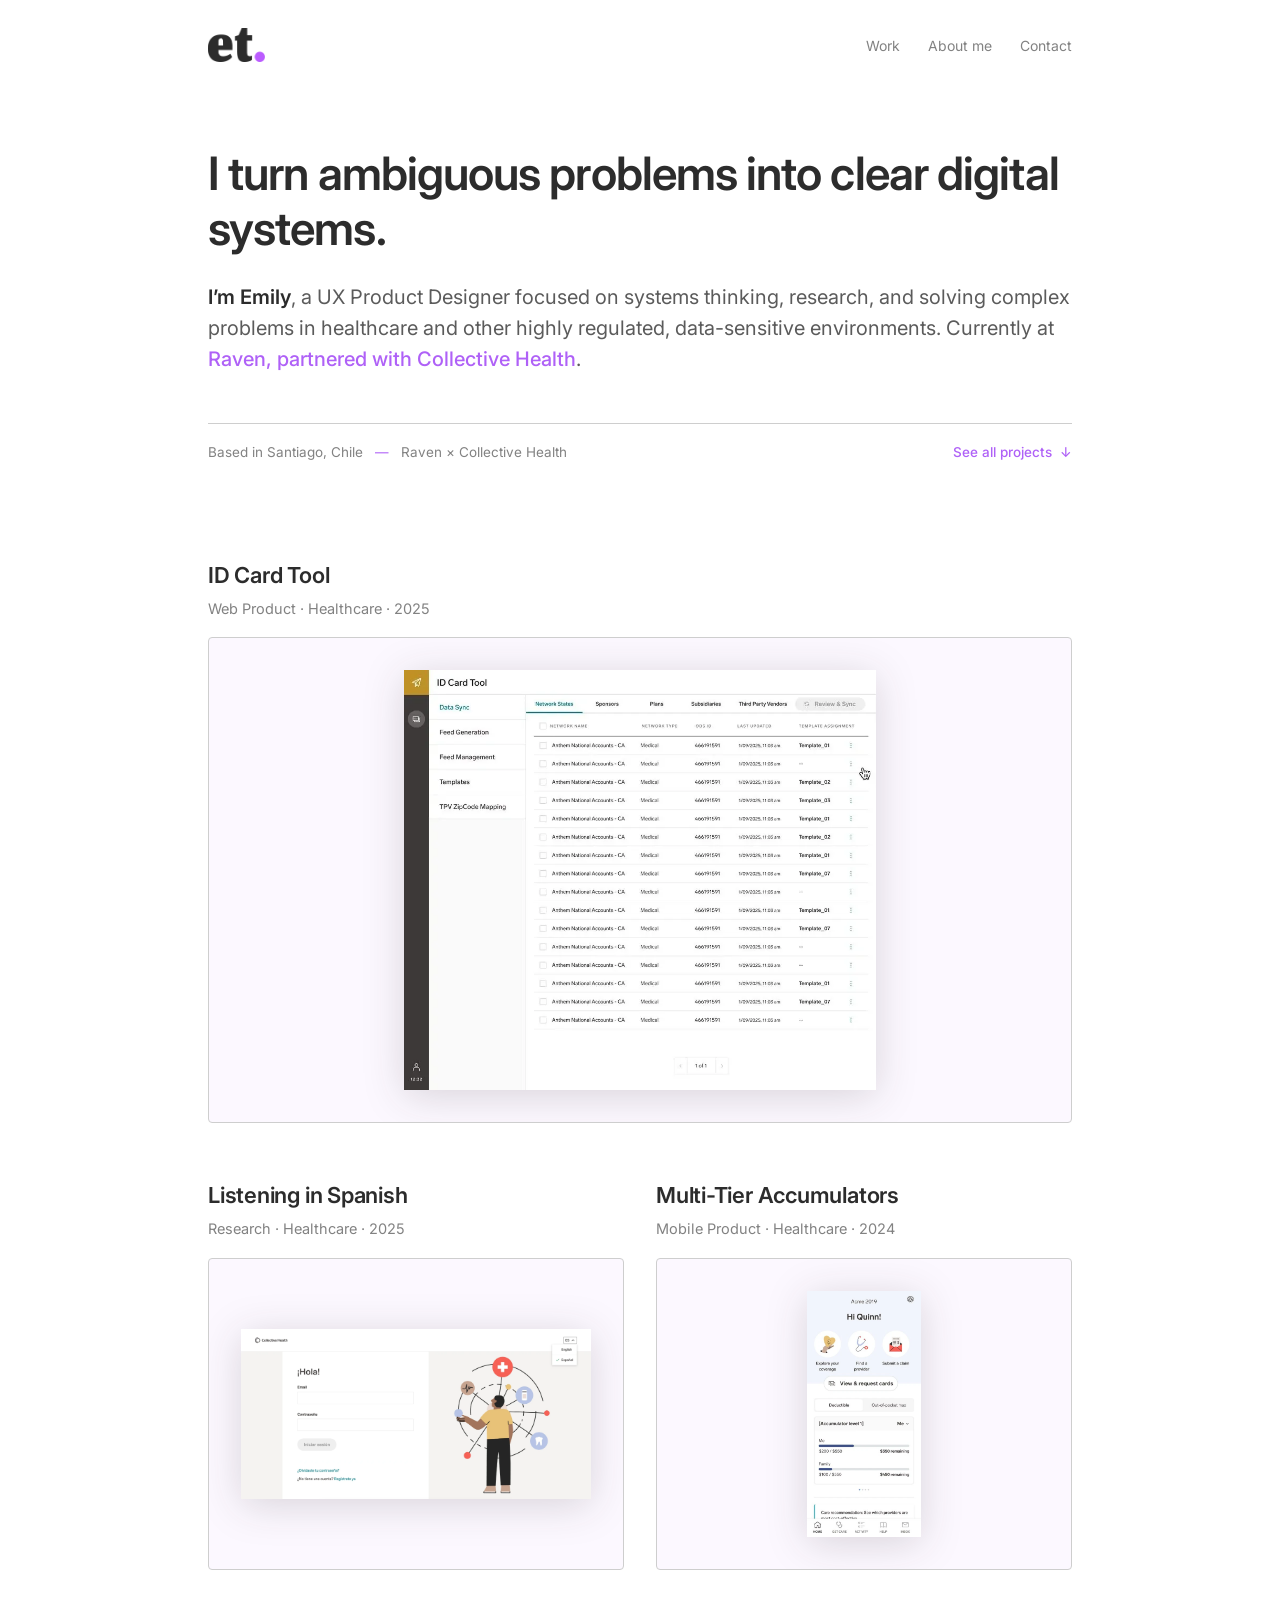
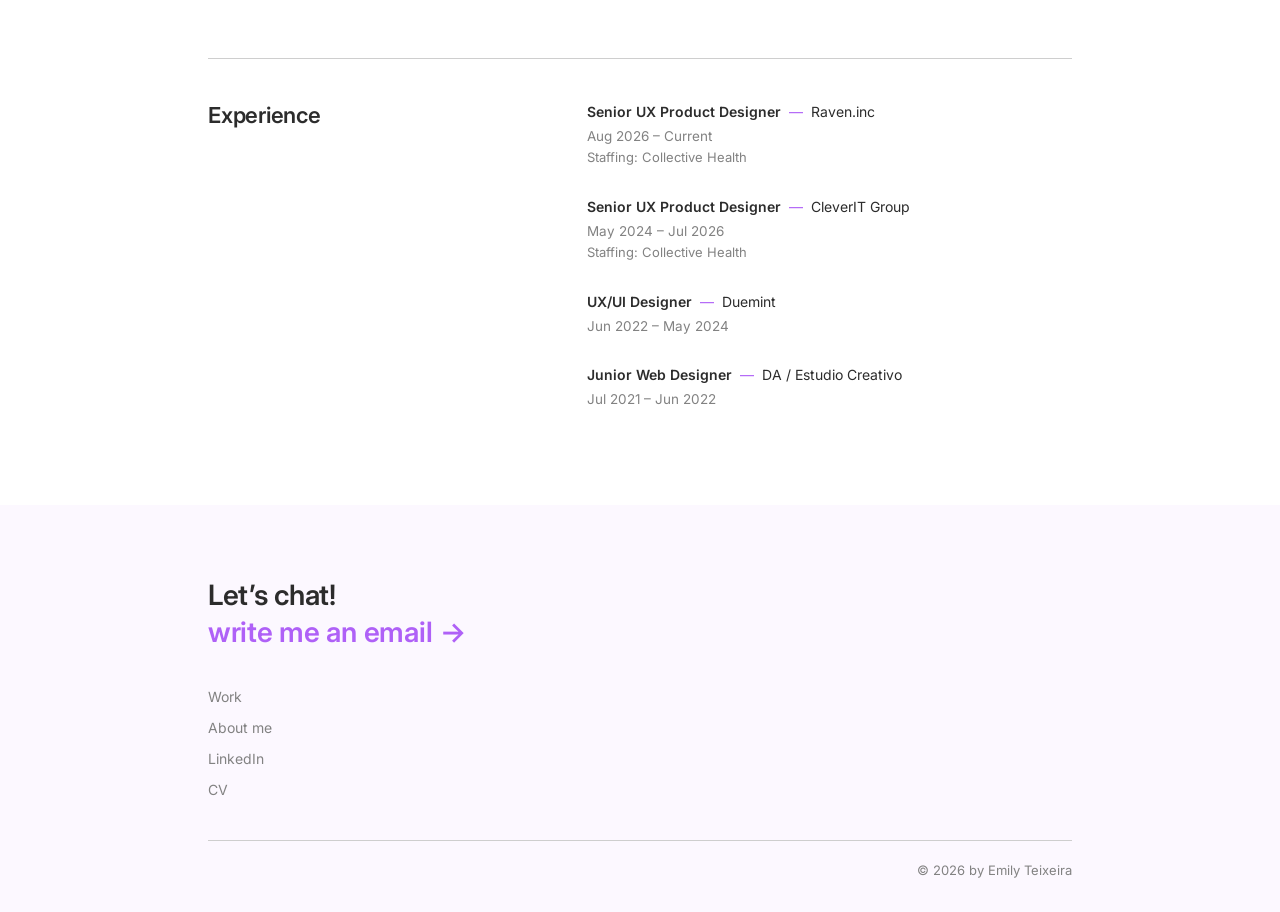
==== commit edb31aab: "Add the Spanish member site shot, strip a 1px edge line The research case study had no imagery at al" ====
--- a/index.html
+++ b/index.html
@@ -88,10 +88,6 @@
     max-width:100%; max-height:100%; width:auto; height:auto;
     filter:drop-shadow(0 6px 20px rgba(28,27,25,0.16));
   }
-  /* este proyecto es de research y no tiene captura: bloque tipografico */
-  .feature .media.text-only{ flex-direction:column; gap:10px; text-align:center; padding:28px; }
-  .feature .media.text-only .big-q{ font-size:34px; font-weight:600; color:var(--accent); letter-spacing:-0.02em; }
-  .feature .media.text-only .sub{ font-size:13.5px; color:var(--muted); max-width:240px; }
   @media (max-width:480px){ .feature .media{ padding:20px; } }
 
   /* ---------- Experiencia ---------- */
@@ -164,9 +160,8 @@
         <article class="feature small">
           <h2><a href="case-study-member-research.html">Listening in Spanish</a></h2>
           <p class="blurb">Research &middot; Healthcare &middot; 2025</p>
-          <a class="media text-only" href="case-study-member-research.html" tabindex="-1" aria-hidden="true">
-            <span class="big-q">&ldquo;&rdquo;</span>
-            <span class="sub">Moderated interviews with Spanish-speaking members</span>
+          <a class="media" href="case-study-member-research.html" tabindex="-1" aria-hidden="true">
+            <img loading="lazy" decoding="async" src="images/case-study-member-research-01.webp" alt="">
           </a>
         </article>
 
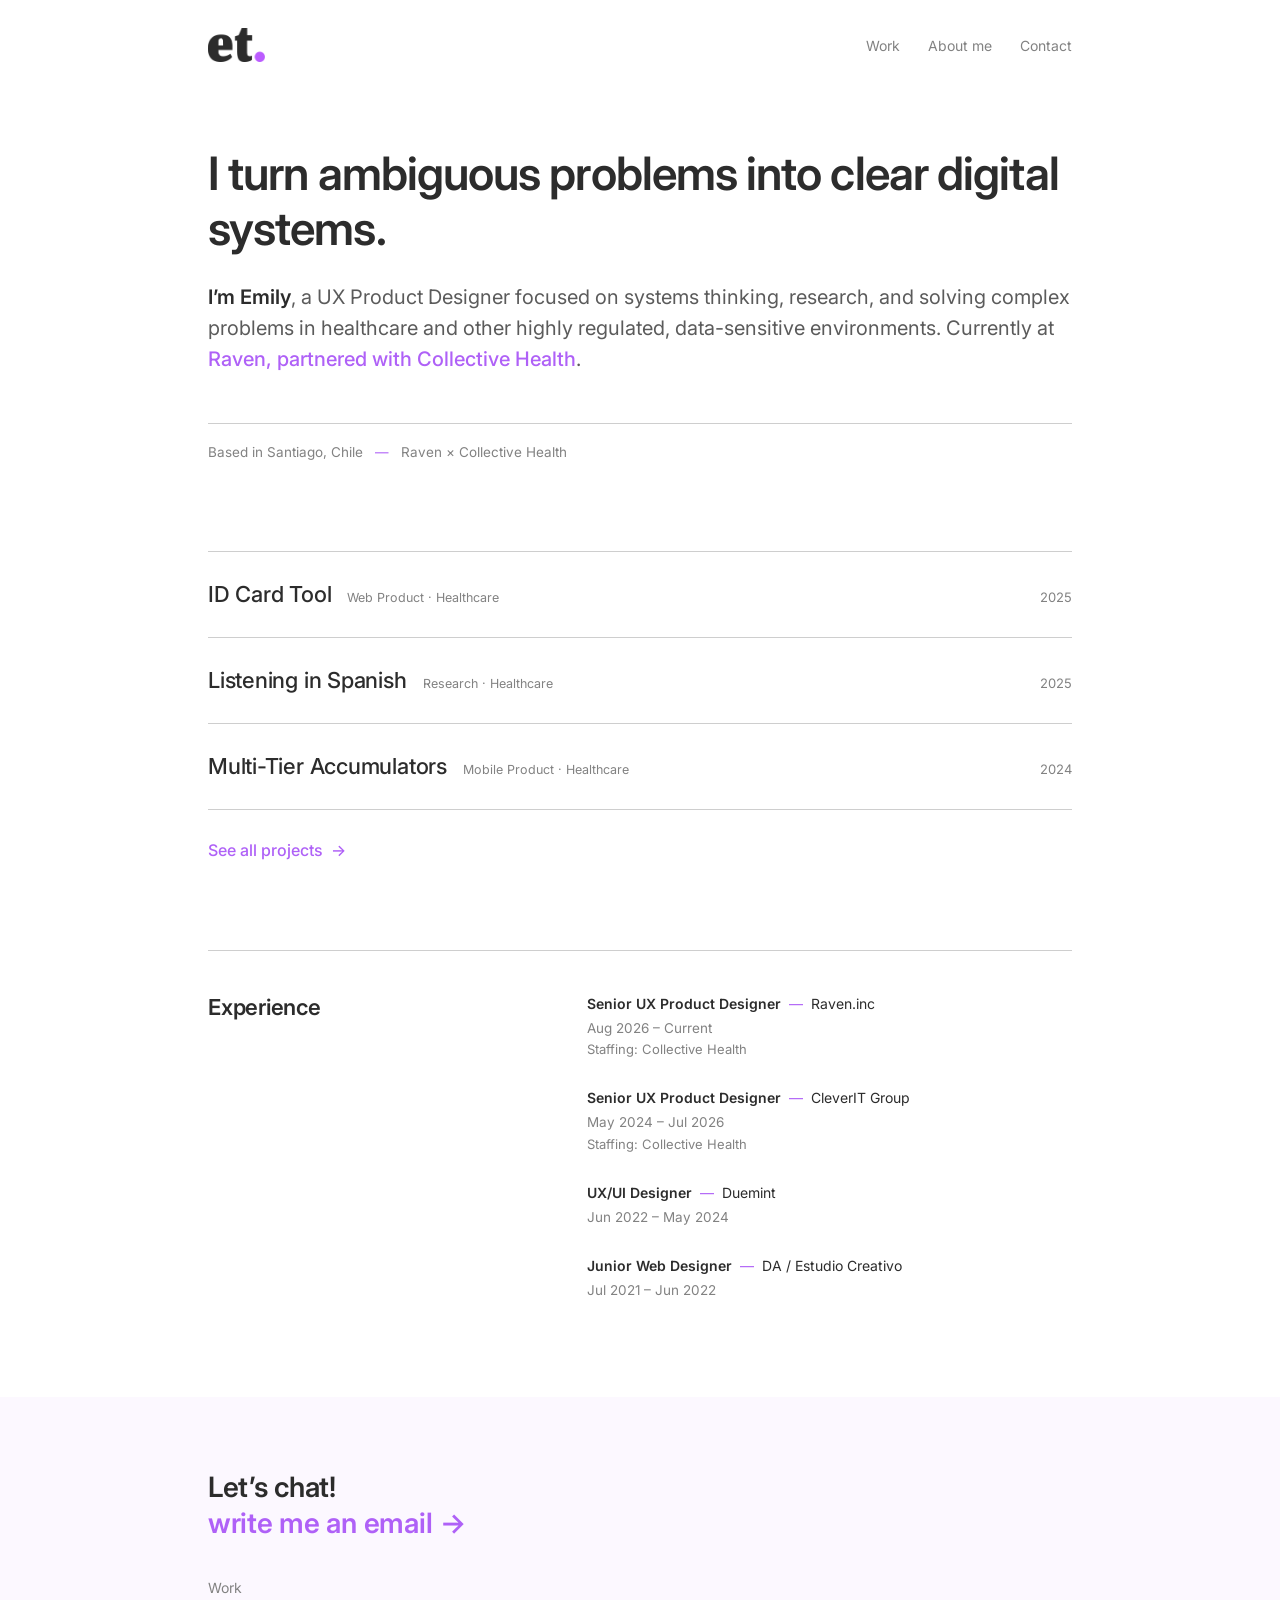
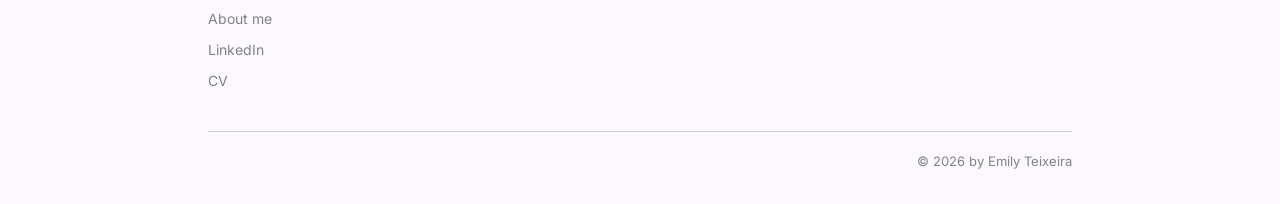
==== commit 9262acfc: "Home: use the work list instead of image cards The three featured projects now render with the same " ====
--- a/index.html
+++ b/index.html
@@ -41,7 +41,6 @@
     border-top:1px solid var(--line);
     display:flex;
     align-items:baseline;
-    justify-content:space-between;
     gap:20px;
     flex-wrap:wrap;
     font-size:13.5px;
@@ -60,35 +59,46 @@
   }
   .see-all:hover{ gap:14px; }
 
-  /* ---------- Proyectos destacados ---------- */
-  .featured{ padding:48px 0 8px; }
-  .feature + .feature-pair, .feature-pair{ margin-top:56px; }
-  .feature-pair{ display:grid; grid-template-columns:1fr 1fr; gap:32px; }
-  @media (max-width:640px){ .feature-pair{ grid-template-columns:1fr; gap:48px; } }
-
-  .feature h2{ font-size:22px; font-weight:600; letter-spacing:-0.01em; }
-  .feature h2 a{ transition:color 0.15s; }
-  .feature:hover h2 a{ color:var(--accent); }
-  .feature .blurb{ margin-top:6px; font-size:14.5px; color:var(--muted); }
-  .feature .media{
-    margin-top:18px;
-    display:block;
-    background:var(--accent-soft);
-    border:1px solid var(--line);
-    border-radius:4px;
-    overflow:hidden;
-    padding:32px;
+  /* ---------- Destacados: misma lista que la pagina Work ---------- */
+  .featured{ padding:40px 0 8px; }
+  /* ---------- Work list ---------- */
+  .work-list{
+    border-top:1px solid var(--line);
+  }
+  .work-row{
     display:flex;
-    align-items:center;
-    justify-content:center;
-  }
-  .feature.big .media{ aspect-ratio:16/9; }
-  .feature.small .media{ aspect-ratio:4/3; }
-  .feature .media img{
-    max-width:100%; max-height:100%; width:auto; height:auto;
-    filter:drop-shadow(0 6px 20px rgba(28,27,25,0.16));
-  }
-  @media (max-width:480px){ .feature .media{ padding:20px; } }
+    align-items:baseline;
+    justify-content:space-between;
+    padding:26px 0;
+    border-bottom:1px solid var(--line);
+    cursor:pointer;
+    position:relative;
+    transition:opacity 0.25s ease, transform 0.25s ease;
+  }
+  .work-row.is-hidden{
+    opacity:0;
+    transform:translateY(-4px);
+    display:none;
+  }
+  .work-row .title-group{ display:flex; align-items:baseline; gap:16px; }
+  .work-row h3{
+    font-family:'Inter', sans-serif;
+    font-weight:500;
+    font-size:22px;
+    letter-spacing:-0.01em;
+    transition:color 0.15s;
+  }
+  .work-row:hover h3{ color:var(--accent); }
+  .work-row .tag{
+    font-size:12.5px;
+    color:var(--muted);
+  }
+  .work-row .year{
+    font-size:13px;
+    color:var(--muted);
+    flex-shrink:0;
+  }
+  .featured .see-all{ margin-top:28px; }
 
   /* ---------- Experiencia ---------- */
   .experience{
@@ -141,38 +151,37 @@
           <span>Based in Santiago, Chile</span>
           <span>Raven &times; Collective Health</span>
         </div>
-        <a class="see-all" href="work.html">See all projects <span aria-hidden="true">&darr;</span></a>
       </div>
     </section>
 
     <section class="featured" aria-labelledby="featured-h">
       <h2 id="featured-h" class="visually-hidden">Featured projects</h2>
 
-      <article class="feature big">
-        <h2><a href="case-study-idcards.html">ID Card Tool</a></h2>
-        <p class="blurb">Web Product &middot; Healthcare &middot; 2025</p>
-        <a class="media" href="case-study-idcards.html" tabindex="-1" aria-hidden="true">
-          <img loading="lazy" decoding="async" src="images/case-study-idcards-01.webp" alt="">
+      <div class="work-list">
+        <a class="work-row" href="case-study-idcards.html">
+          <div class="title-group">
+            <h3>ID Card Tool</h3>
+            <span class="tag">Web Product · Healthcare</span>
+          </div>
+          <span class="year">2025</span>
         </a>
-      </article>
-
-      <div class="feature-pair">
-        <article class="feature small">
-          <h2><a href="case-study-member-research.html">Listening in Spanish</a></h2>
-          <p class="blurb">Research &middot; Healthcare &middot; 2025</p>
-          <a class="media" href="case-study-member-research.html" tabindex="-1" aria-hidden="true">
-            <img loading="lazy" decoding="async" src="images/case-study-member-research-01.webp" alt="">
-          </a>
-        </article>
-
-        <article class="feature small">
-          <h2><a href="case-study-accumulators.html">Multi-Tier Accumulators</a></h2>
-          <p class="blurb">Mobile Product &middot; Healthcare &middot; 2024</p>
-          <a class="media" href="case-study-accumulators.html" tabindex="-1" aria-hidden="true">
-            <img loading="lazy" decoding="async" src="images/case-study-accumulators-01.webp" alt="">
-          </a>
-        </article>
+        <a class="work-row" href="case-study-member-research.html">
+          <div class="title-group">
+            <h3>Listening in Spanish</h3>
+            <span class="tag">Research · Healthcare</span>
+          </div>
+          <span class="year">2025</span>
+        </a>
+        <a class="work-row" href="case-study-accumulators.html">
+          <div class="title-group">
+            <h3>Multi-Tier Accumulators</h3>
+            <span class="tag">Mobile Product · Healthcare</span>
+          </div>
+          <span class="year">2024</span>
+        </a>
       </div>
+
+      <a class="see-all" href="work.html">See all projects <span aria-hidden="true">&rarr;</span></a>
     </section>
 
     <section class="experience" aria-labelledby="exp-h">
